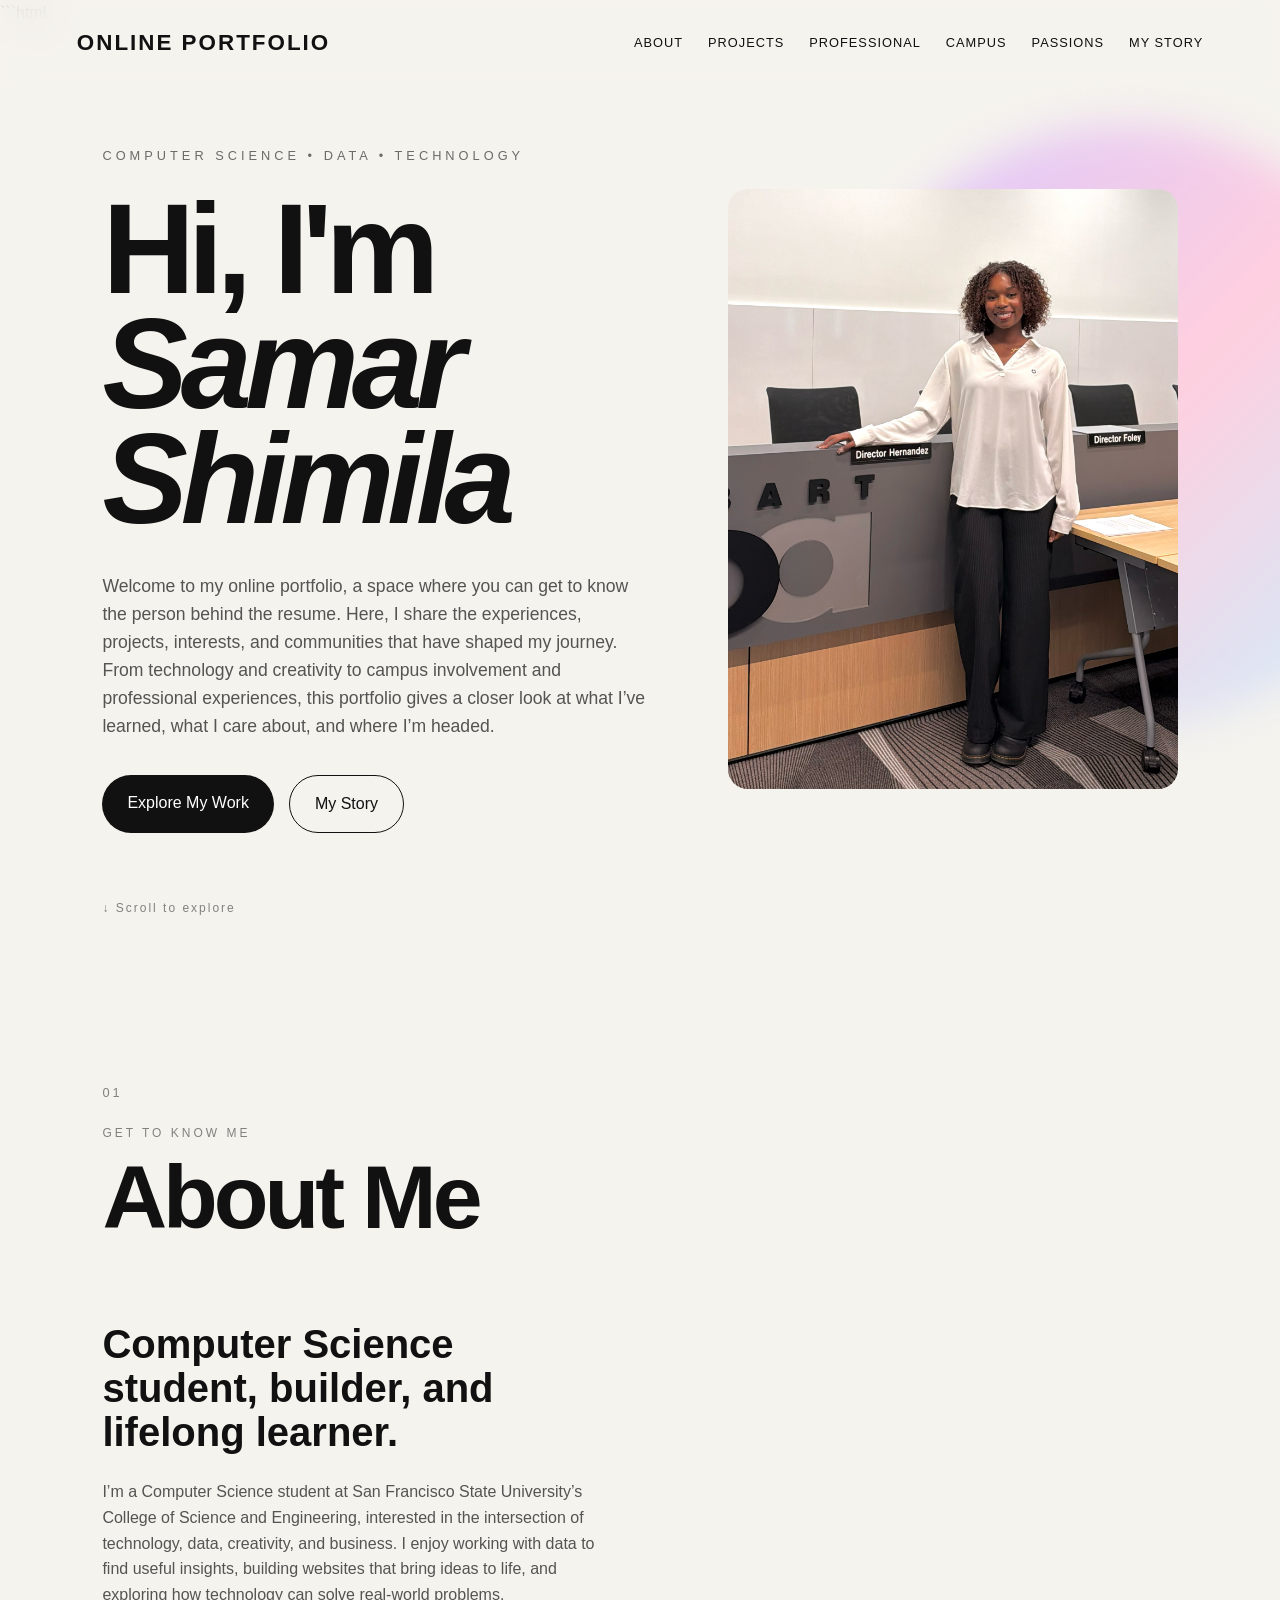
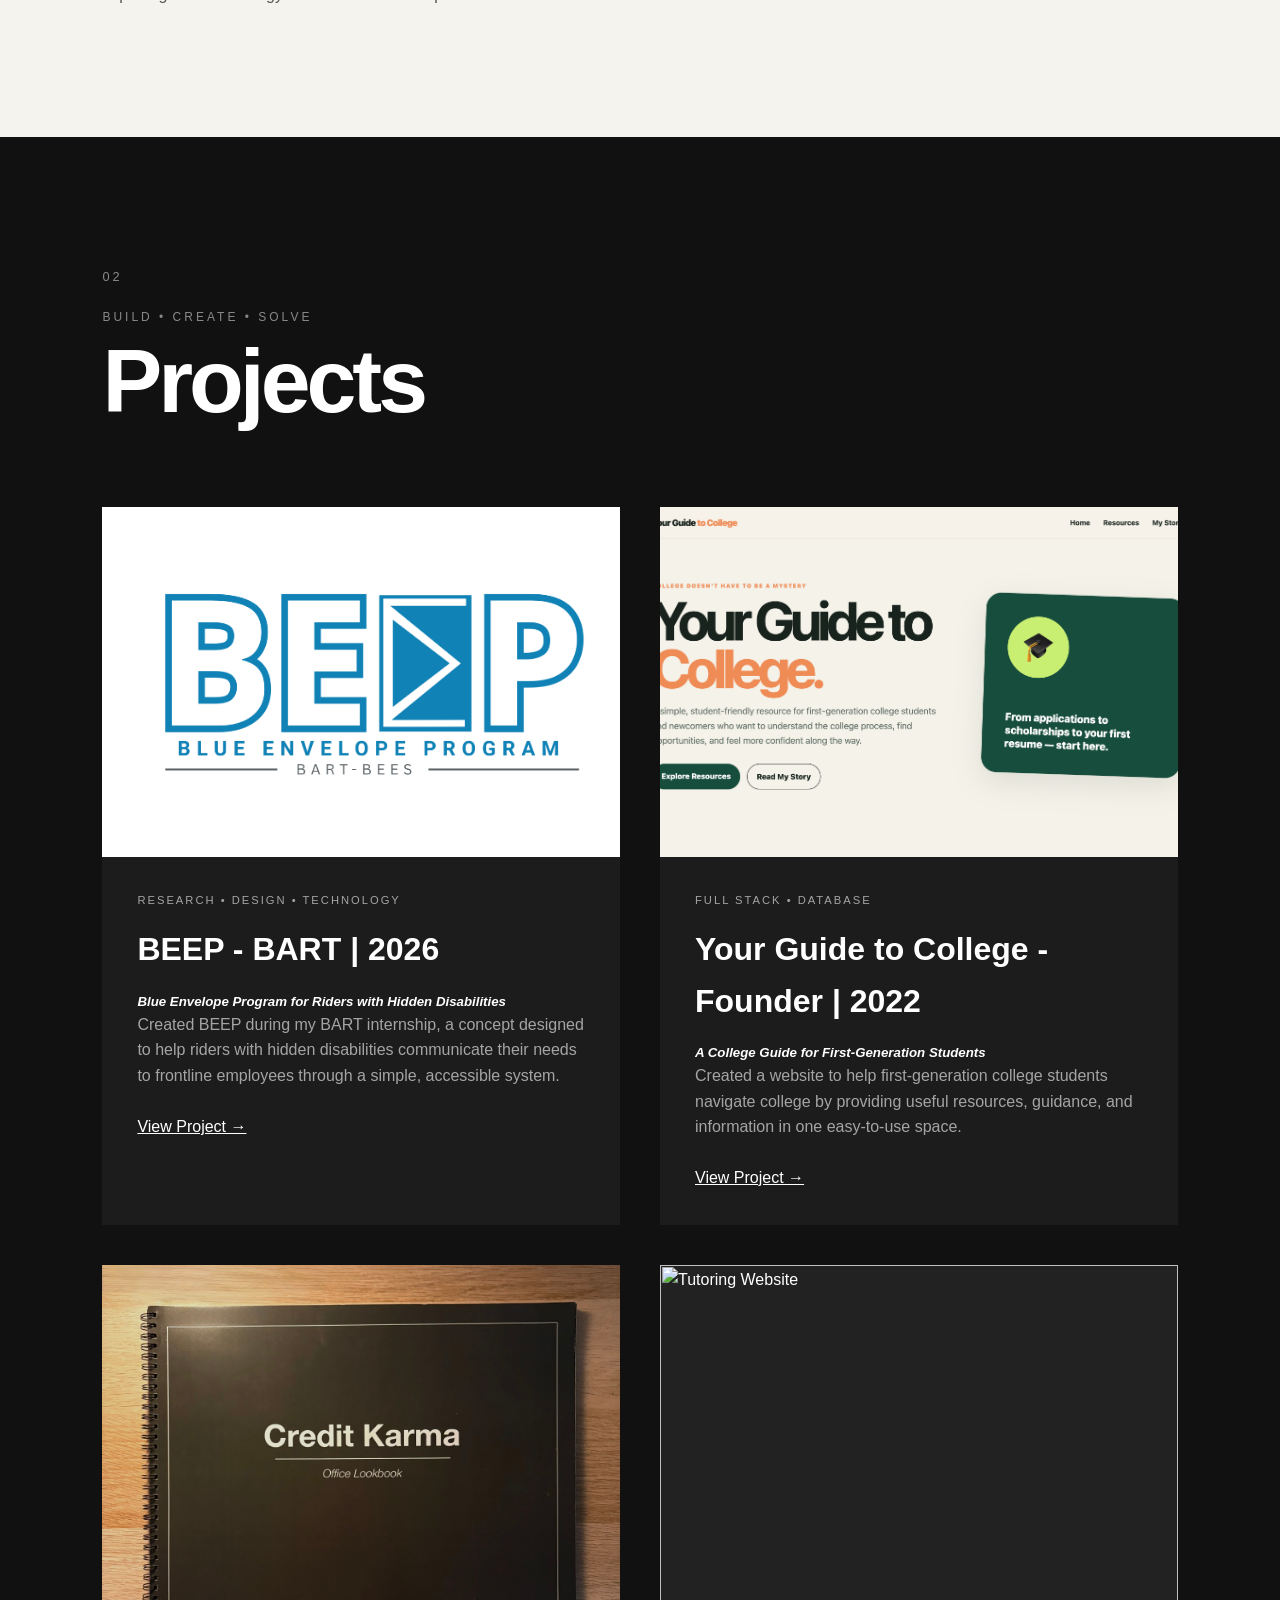
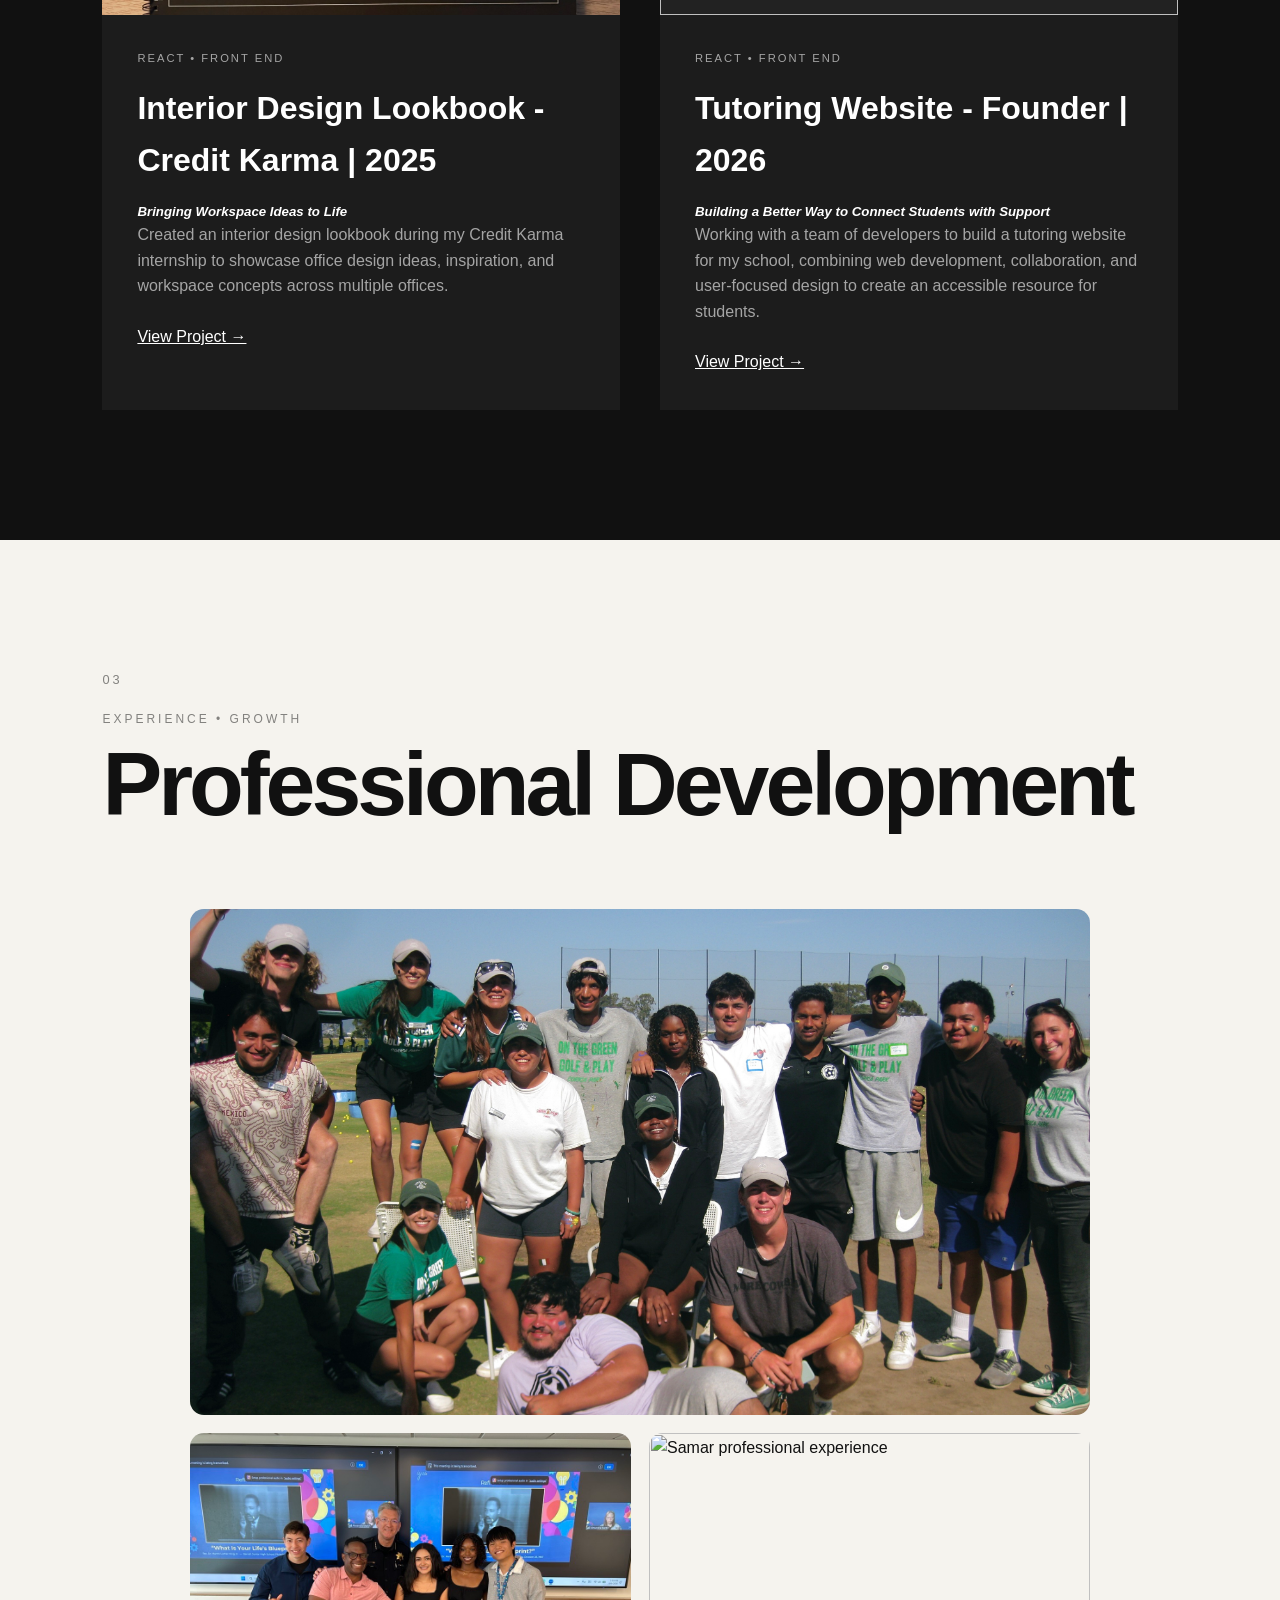
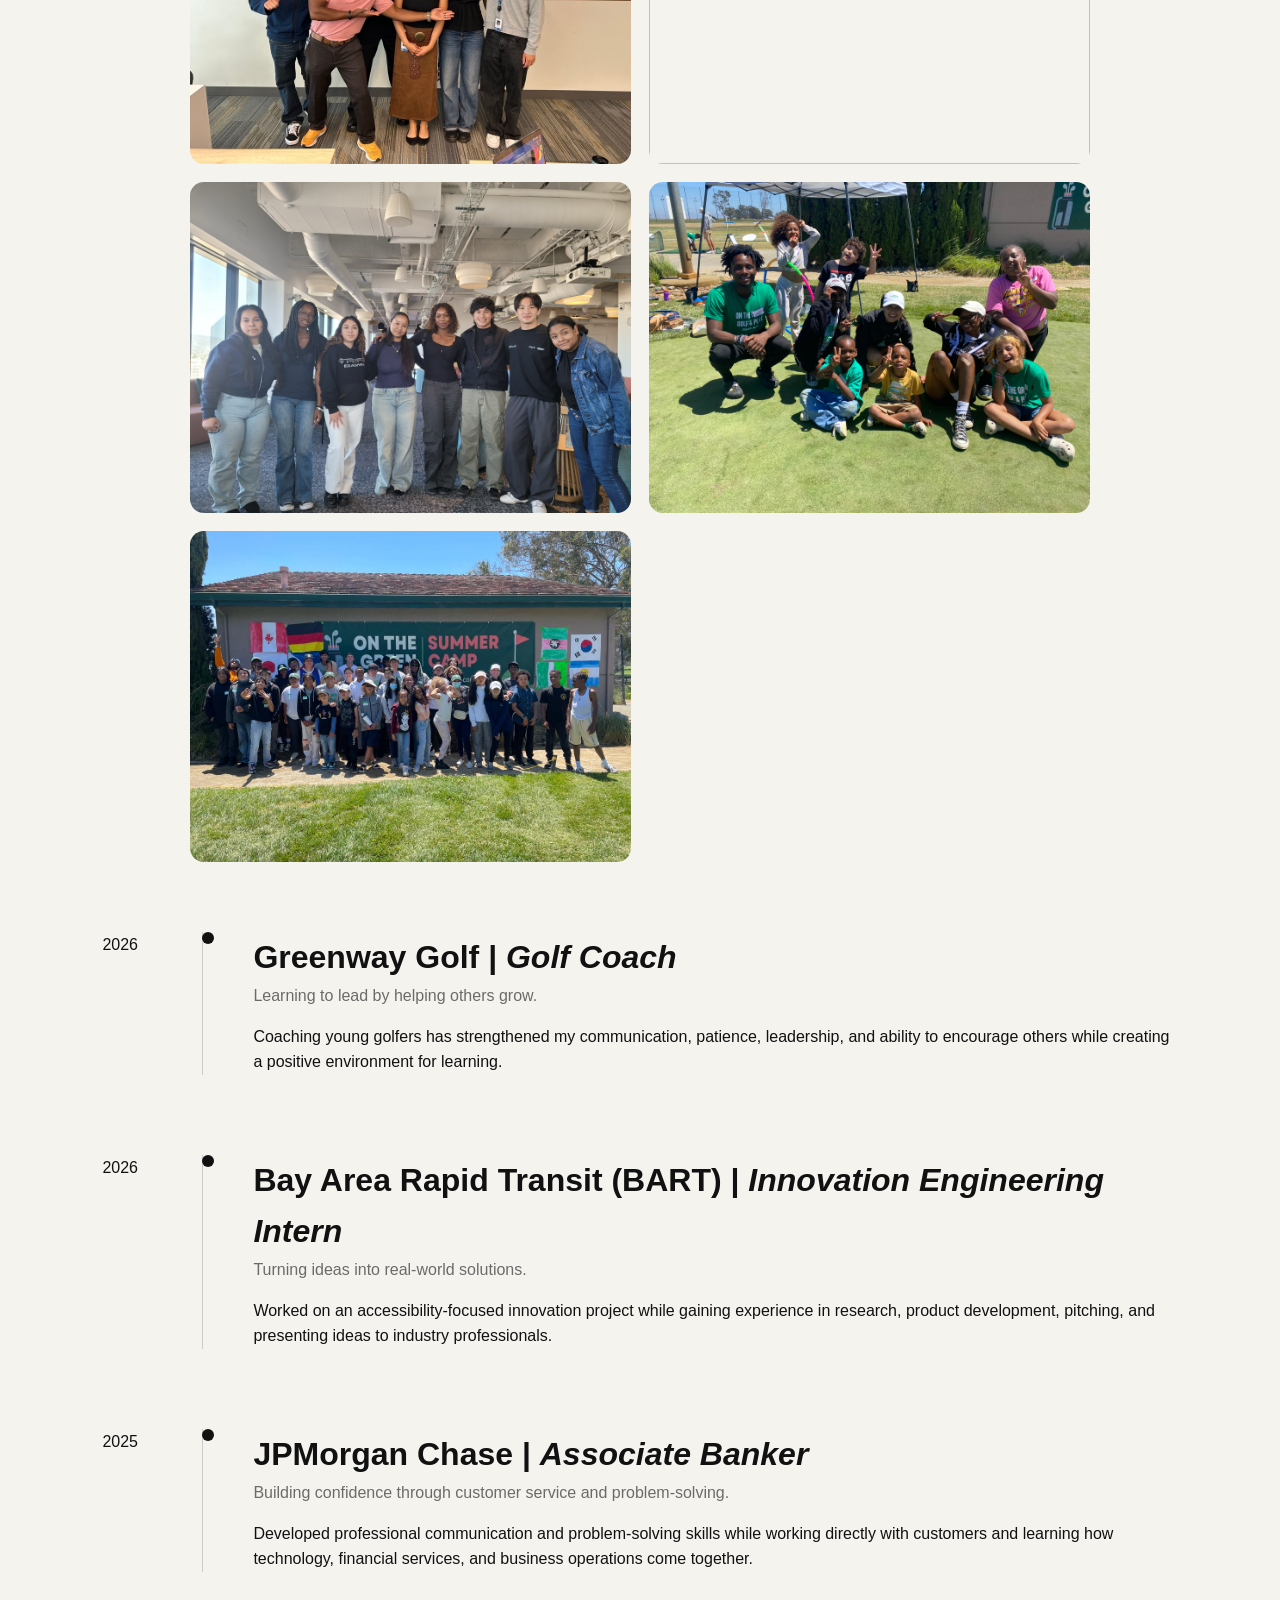
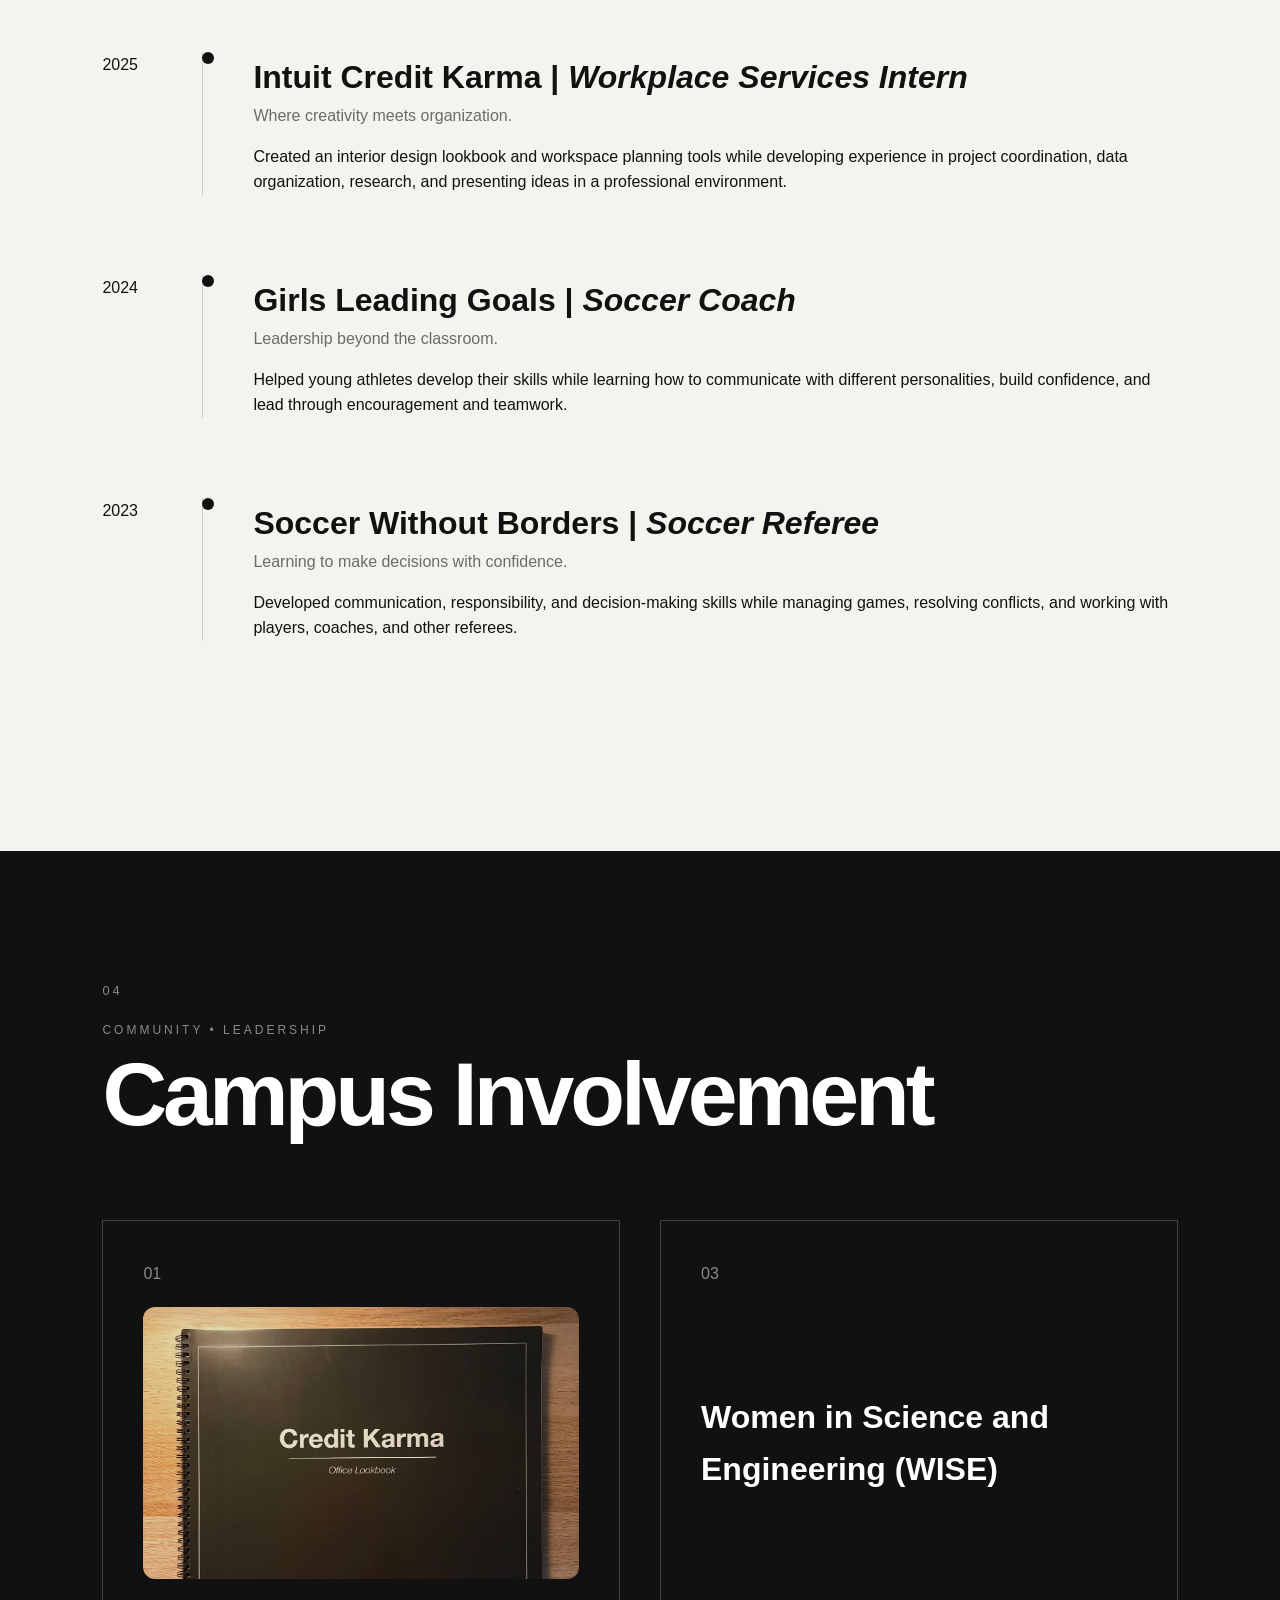
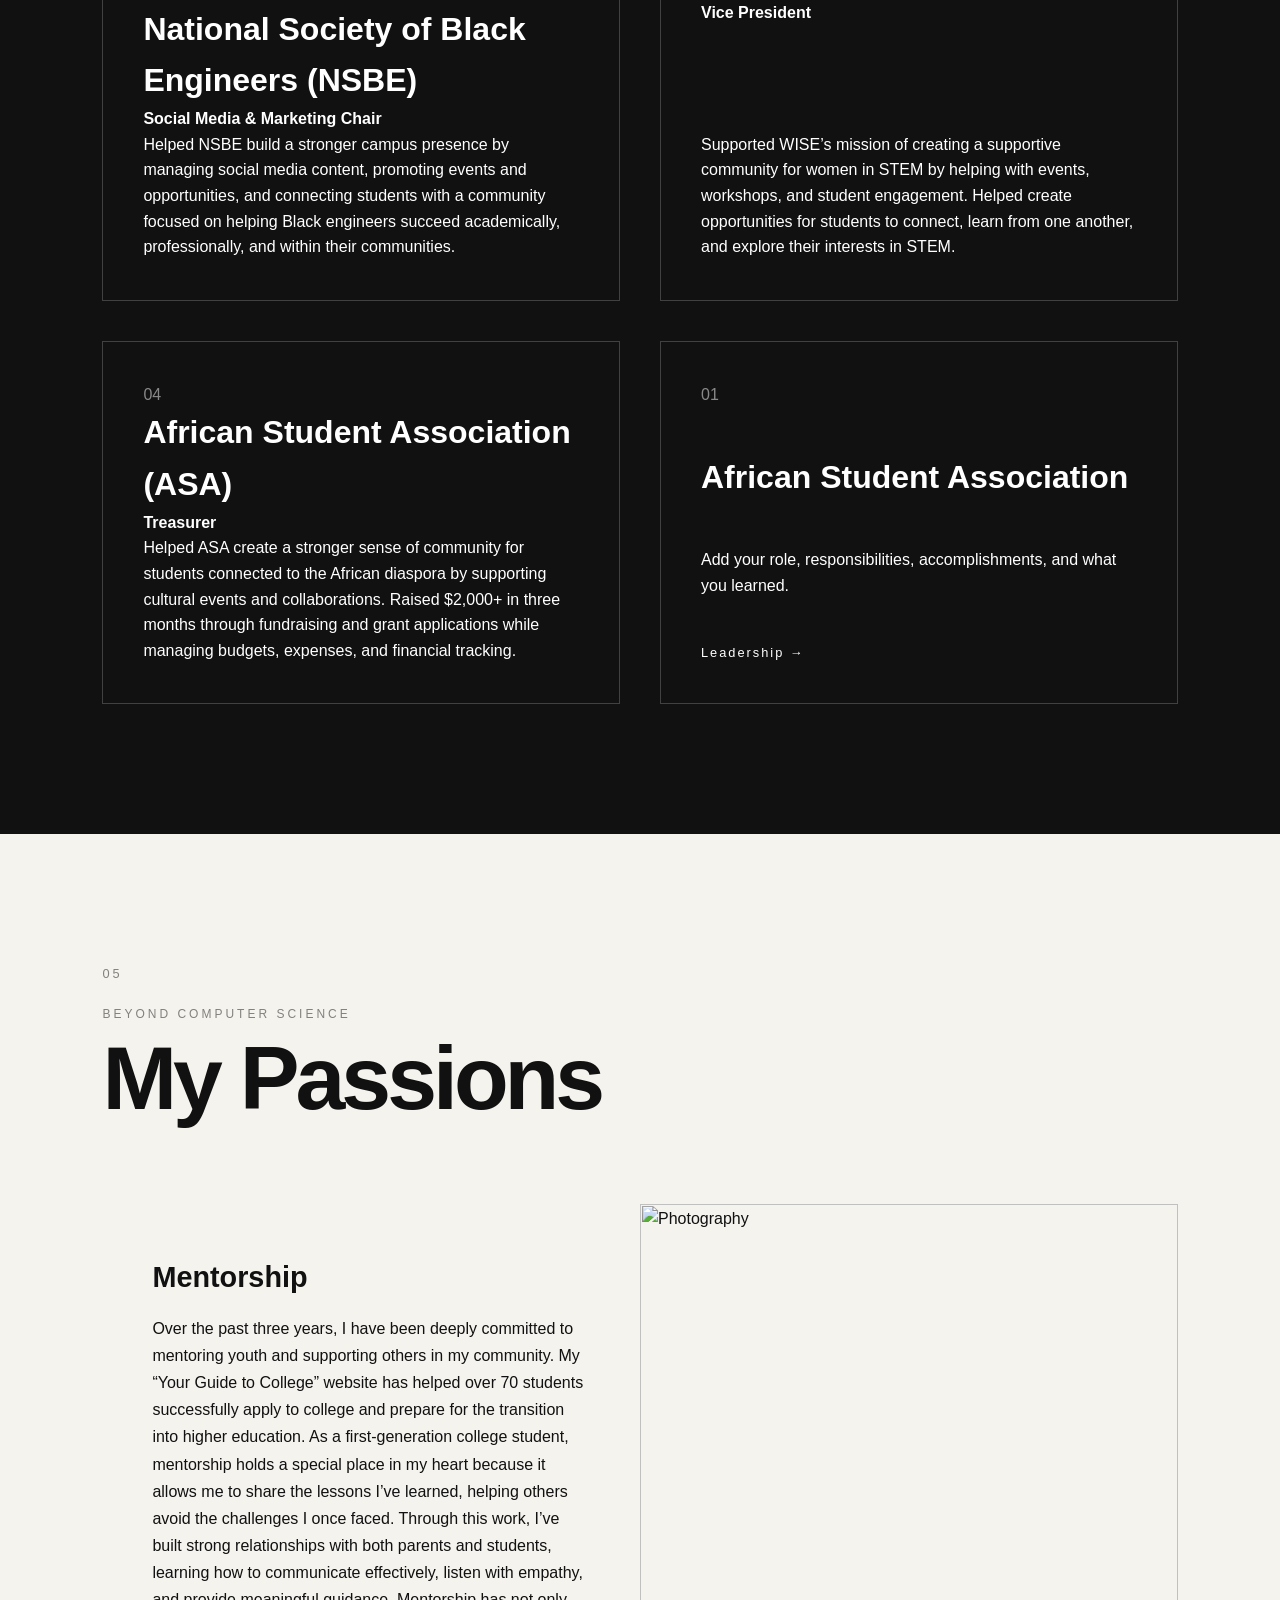
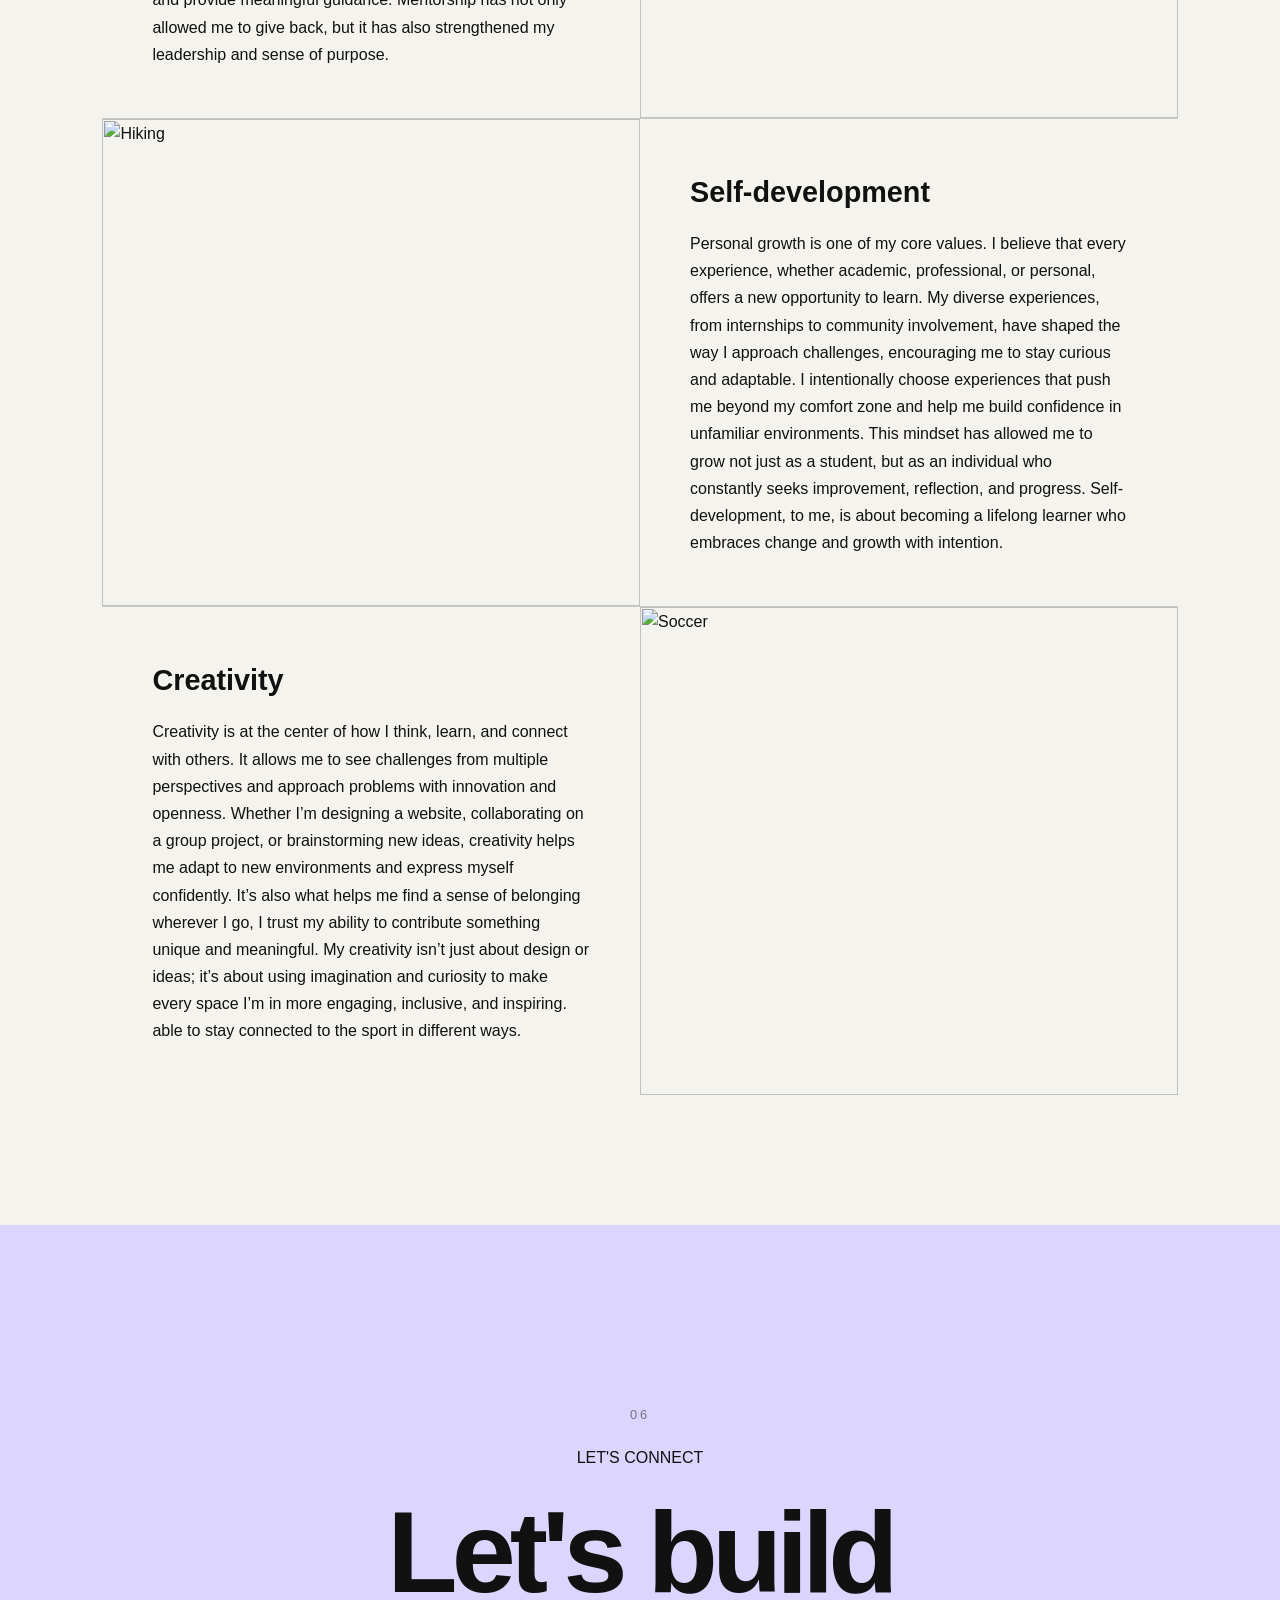
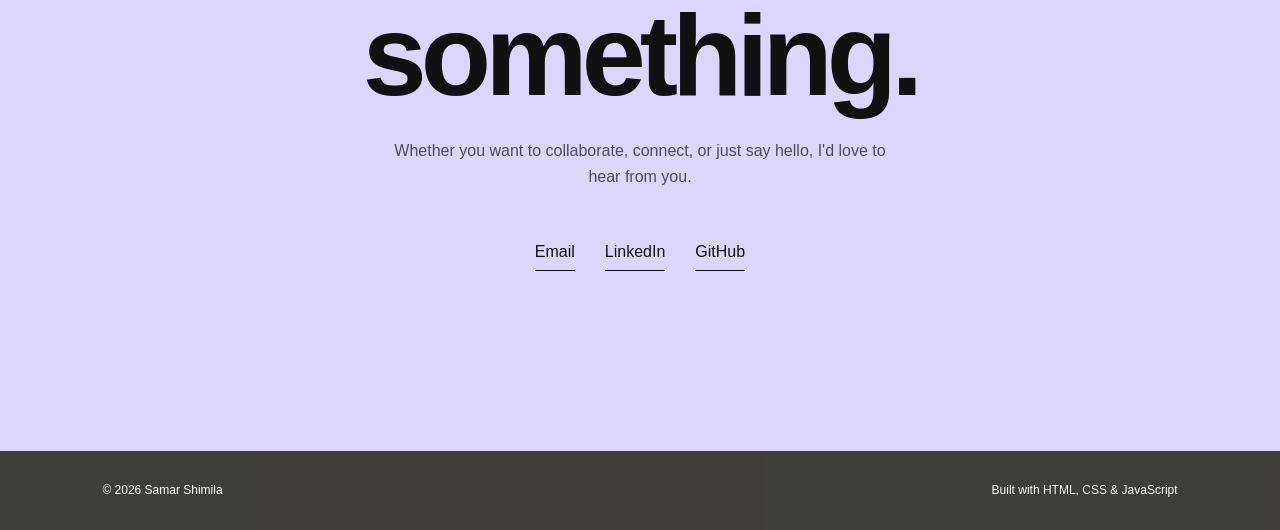
==== index.html @ fb3daedd "Layout" ====
```html
<!DOCTYPE html>
<html lang="en">

<head>
    <meta charset="UTF-8">
    <meta name="viewport" content="width=device-width, initial-scale=1.0">

    <title>Samar Shimila | Portfolio</title>

    <link rel="stylesheet" href="style.css">
</head>

<body>

    <!-- ================= NAVIGATION ================= -->

    <header class="navbar">

        <div class="logo">
            ONLINE PORTFOLIO
        </div>

        <nav>
            <a href="#about">About</a>
            <a href="#projects">Projects</a>
            <a href="#professional">Professional</a>
            <a href="#involvement">Campus</a>
            <a href="#passions">Passions</a>
            <a href="story.html">My Story</a>
        </nav>

    </header>


    <!-- ================= INTRO ================= -->

    <section class="hero">

        <div class="hero-background"></div>

        <div class="hero-content">

            <p class="small-text">
                COMPUTER SCIENCE • DATA • TECHNOLOGY
            </p>

            <h1>
                Hi, I'm <span>Samar Shimila</span>
            </h1>

            <p class="hero-description">
                Welcome to my online portfolio, a space where you can get to know the person behind the resume. 
                Here, I share the experiences, projects, interests, and communities that have shaped my journey. 
                From technology and creativity to campus involvement and professional experiences, this portfolio gives a closer look at what I’ve learned, what I care about, and where I’m headed.

            </p>

            <div class="hero-buttons">

                <a href="#projects" class="button">
                    Explore My Work
                </a>

                <a href="story.html" class="button secondary">
                    My Story
                </a>

            </div>

        </div>


        <!-- INTRO PHOTO -->

        <div class="hero-image">

            <img
                src="Images/header.png "
                alt="Samar Shimila"
                width="300" height=auto
            >

        </div>


        <div class="scroll-indicator">
            ↓ Scroll to explore
        </div>

    </section>


    <!-- ================= ABOUT ================= -->

    <section id="about" class="section">

        <div class="section-number">
            01
        </div>

        <div class="section-heading">

            <p>GET TO KNOW ME</p>

            <h2>About Me</h2>

        </div>


        <div class="about-container">

            <div class="about-text">

                <h3>
                    Computer Science student,
                    builder, and lifelong learner.
                </h3>

                <p>
                    I’m a Computer Science student at San Francisco State University’s College of Science and Engineering, interested in the intersection of technology, data, creativity, and business. 
                    I enjoy working with data to find useful insights, building websites that bring ideas to life, and exploring how technology can solve real-world problems.

                </p>



            </div>

        </div>

    </section>


    <!-- ================= PROJECTS ================= -->

    <section id="projects" class="section dark-section">

        <div class="section-number">
            02
        </div>

        <div class="section-heading">

            <p>BUILD • CREATE • SOLVE</p>

            <h2>Projects</h2>

        </div>


        <div class="project-grid">


            <!-- PROJECT 1 - BART-->

            <article class="project-card featured-project">

                <div class="project-image">

                    <img
                        src="Images/PROJECTS/BEEP.png"
                        alt="BART Blue Envelope Program"
                    >

                </div>

                <div class="project-info">

                    <p class="project-type">
                        RESEARCH • DESIGN • TECHNOLOGY
                    </p>

                    <h3> 
                        BEEP - BART | 2026
                    </h3>
                    <h5><em>Blue Envelope Program for Riders with Hidden Disabilities</em>
                    </h5>

                    <p>
                        Created BEEP during my BART internship, a concept designed to help riders with 
                        hidden disabilities communicate their needs to frontline employees through a simple, accessible system.

                    </p>

                    <a href="#">
                        View Project →
                    </a>

                </div>

            </article>




            <!-- PROJECT 2 -->

            <article class="project-card">

                <div class="project-image">

                    <img
                        src="Images/PROJECTS/YGTC.png"
                        alt="Your Guide to College"
                    >

                </div>

                <div class="project-info">

                    <p class="project-type">
                        FULL STACK • DATABASE
                    </p>

                    <h3> 
                        Your Guide to College - Founder | 2022
                    </h3>
                    <h5><em>A College Guide for First-Generation Students</em>
                    </h5>

                    <p>
                       Created a website to help first-generation college students navigate college 
                       by providing useful resources, guidance, and information in one easy-to-use space.
                    </p>

                    <a href="#">
                        View Project →
                    </a>

                </div>

            </article>


            <!-- PROJECT 3 -->

            <article class="project-card">

                <div class="project-image">

                    <img
                        src="Images/PROJECTS/CK.jpg"
                        alt="Interior Design Lookbook"
                    >

                </div>

                <div class="project-info">

                    <p class="project-type">
                        REACT • FRONT END
                    </p>
                    
                    <h3> 
                        Interior Design Lookbook - Credit Karma | 2025
                    </h3>
                    <h5><em>Bringing Workspace Ideas to Life</em>
                    </h5>

                    <p>
                        Created an interior design lookbook during my Credit Karma internship to 
                        showcase office design ideas, inspiration, and workspace concepts across multiple offices.

                    </p>

                    <a href="#">
                        View Project →
                    </a>

                </div>

            </article>


            <!-- PROJECT 4 -->

            <article class="project-card">

                <div class="project-image">

                    <img
                        src="images/project4.jpg"
                        alt="Tutoring Website"
                    >

                </div>

                <div class="project-info">

                    <p class="project-type">
                        REACT • FRONT END
                    </p>
                    <h3> 
                        Tutoring Website - Founder | 2026
                    </h3>
                    <h5><em>Building a Better Way to Connect Students with Support</em>
                    </h5>

                    <p>
                        Working with a team of developers to build a tutoring website for my school, 
                        combining web development, collaboration, and user-focused design to create an accessible resource for students.
                    </p>

                    <a href="#">
                        View Project →
                    </a>

                </div>

            </article>


        </div>

    </section>







    <!-- ================= PROFESSIONAL DEVELOPMENT ================= -->

    <section id="professional" class="section">

        <div class="section-number">
            03
        </div>

        <div class="section-heading">

            <p>EXPERIENCE • GROWTH</p>

            <h2>
                Professional Development
            </h2>

        </div>


        <div class="professional-container">


            <!-- PROFESSIONAL PHOTO -->

            <div class="professional-image">

                <img
                    src="Images/PRODEV/PD1.jpg"
                    alt="Samar professional experience"
                >
                <img
                    src="Images/PRODEV/PD2.png"
                    alt="Samar professional experience"
                >
                <img
                    src="Images/PRODEV/PD3.png"
                    alt="Samar professional experience"
                >
                <img
                    src="Images/PRODEV/PD4.png"
                    alt="Samar professional experience"
                >
                <img
                    src="Images/PRODEV/PD5.jpeg"
                    alt="Samar professional experience"
                >
                <img
                    src="Images/PRODEV/PD6.jpeg"
                    alt="Samar professional experience"
                >
                

            </div>


            <!-- TIMELINE -->

<!-- GOLF -->
                <div class="timeline-item">

                    <div class="timeline-date">
                        2026
                    </div>

                    <div class="timeline-dot"></div>

                    <div class="timeline-content">

                        <h3>
                            Greenway Golf | <em>Golf Coach</em>
                        </h3>

                        <h4>
                            Learning to lead by helping others grow.
                        </h4>

                        <p>
                            Coaching young golfers has strengthened my communication, patience, leadership, 
                            and ability to encourage others while creating a positive environment for learning.

                        </p>

                    </div>

                </div>


<!-- TIMELINE -->
                <div class="timeline-item">

                    <div class="timeline-date">
                        2026
                    </div>

                    <div class="timeline-dot"></div>

                    <div class="timeline-content">

                        <h3>
                            Bay Area Rapid Transit (BART) | <em>Innovation Engineering Intern</em>
                        </h3>

                        <h4>
                            Turning ideas into real-world solutions. 
                        </h4>

                        <p>
                            Worked on an accessibility-focused innovation project while gaining experience 
                            in research, product development, pitching, and presenting ideas to industry professionals.
                        </p>

                    </div>

                </div>


                <div class="timeline-item">

                    <div class="timeline-date">
                        2025
                    </div>

                    <div class="timeline-dot"></div>

                    <div class="timeline-content">

                        <h3>
                            JPMorgan Chase | <em>Associate Banker</em>
                        </h3>

                        <h4>
                            Building confidence through customer service and problem-solving.
                        </h4>

                        <p>
                            Developed professional communication and problem-solving skills while working directly with customers and learning how technology, 
                            financial services, and business operations come together.
                        </p>

                    </div>

                </div>


                <div class="timeline-item">

                    <div class="timeline-date">
                        2025
                    </div>

                    <div class="timeline-dot"></div>

                    <div class="timeline-content">

                        <h3>
                            Intuit Credit Karma | <em>Workplace Services Intern</em>
                        </h3>

                        <h4>
                            Where creativity meets organization.
                        </h4>

                        <p>
                            Created an interior design lookbook and workspace planning tools 
                            while developing experience in project coordination, data organization, 
                            research, and presenting ideas in a professional environment.
                        </p>

                    </div>

                </div>


                <div class="timeline-item">

                    <div class="timeline-date">
                        2024
                    </div>

                    <div class="timeline-dot"></div>

                    <div class="timeline-content">

                        <h3>
                            Girls Leading Goals | <em>Soccer Coach</em>
                        </h3>

                        <h4>
                            Leadership beyond the classroom.
                        </h4>

                        <p>
                            Helped young athletes develop their skills while learning how to 
                            communicate with different personalities, build confidence, 
                            and lead through encouragement and teamwork.

                        </p>

                    </div>

                </div>



                <div class="timeline-item">

                    <div class="timeline-date">
                        2023
                    </div>

                    <div class="timeline-dot"></div>

                    <div class="timeline-content">

                        <h3>
                            Soccer Without Borders | <em>Soccer Referee</em>
                        </h3>

                        <h4>
                            Learning to make decisions with confidence.
                        </h4>

                        <p>
                            Developed communication, responsibility, and decision-making skills 
                            while managing games, resolving conflicts, and working with players, 
                            coaches, and other referees.
                        </p>

                    </div>

                </div>


            </div>

        </div>

    </section>


    <!-- ================= CAMPUS INVOLVEMENT ================= -->

    <section id="involvement" class="section dark-section">

        <div class="section-number">
            04
        </div>

        <div class="section-heading">

            <p>COMMUNITY • LEADERSHIP</p>

            <h2>
                Campus Involvement
            </h2>

        </div>


        <div class = "project-grid">

            <article class="info-card">

                <span class="card-number">
                    01
                </span>

               <img
                        src="Images/PROJECTS/CK.jpg"
                        alt="Interior Design Lookbook"
                    >

                <h3>
                    National Society of Black Engineers (NSBE)
                </h3>

                <h4>Social Media & Marketing Chair</h4>

                <p>
                    Helped NSBE build a stronger campus presence by managing social media 
                    content, promoting events and opportunities, and connecting students 
                    with a community focused on helping Black engineers succeed academically, professionally, and within their communities. 

                </p>

               

            </article>


            <article class="info-card">

                        <span class="card-number">
                                03
                            </span>

                            <h3>
                                Women in Science and Engineering (WISE)
                            </h3>

                            <h4>
                                Vice President
                            </h4>

                            <p>
                                Supported WISE’s mission of creating a supportive community 
                                for women in STEM by helping with events, workshops, and student 
                                engagement. Helped create opportunities for students to connect, 
                                learn from one another, and explore their interests in STEM.
                            </p>


            </article>


            <article class="info-card">

                <span class="card-number">
                    04
                </span>

                <h3>
                    African Student Association (ASA)
                </h3>

                <h4>Treasurer</h4>

                <p>
                    Helped ASA create a stronger sense of community for students connected to 
                    the African diaspora by supporting cultural events and collaborations. 
                    Raised $2,000+ in three months through fundraising and grant applications 
                    while managing budgets, expenses, and financial tracking.

                </p>


            </article>



            <article class="info-card">

                <span class="card-number">
                    01
                </span>

                <h3>
                    African Student Association
                </h3>

                <p>
                    Add your role, responsibilities,
                    accomplishments, and what you learned.
                </p>

                <span class="card-link">
                    Leadership →
                </span>

            </article>



        

        </div>

    </section>


    <!-- ================= PASSIONS ================= -->

    <section id="passions" class="section">

    <div class="section-number">
        05
    </div>

    <div class="section-heading">
        <p>BEYOND COMPUTER SCIENCE</p>

        <h2>
            My Passions
        </h2>
    </div>


    <div class="passion-grid">

        <!-- Mentorship -->
        <div class="passion">

            
            <div class="passion-content">
                <h3>Mentorship</h3>

                <p>
                    Over the past three years, I have been deeply committed to mentoring youth 
                    and supporting others in my community. My “Your Guide to College” 
                    website has helped over 70 students successfully apply to college and 
                    prepare for the transition into higher education. As a first-generation 
                    college student, mentorship holds a special place in my heart because it allows 
                    me to share the lessons I’ve learned, helping others avoid the challenges I once faced. 
                    Through this work, I’ve built strong relationships with both parents and students, learning 
                    how to communicate effectively, listen with empathy, and provide meaningful guidance. Mentorship 
                    has not only allowed me to give back, but it has also strengthened my leadership and sense of purpose.

                </p>
            </div>

            <img src="images/photography.jpg" alt="Photography">

        </div>


        <!-- Self-development -->
        <div class="passion">

            <img src="images/hiking.jpg" alt="Hiking">

            <div class="passion-content">
                <h3>Self-development
</h3>

                <p>
                    Personal growth is one of my core values. I believe that every experience, 
                    whether academic, professional, or personal, offers a new opportunity to learn. 
                    My diverse experiences, from internships to community involvement, have shaped 
                    the way I approach challenges, encouraging me to stay curious and adaptable. 
                    I intentionally choose experiences that push me beyond my comfort zone and help me 
                    build confidence in unfamiliar environments. This mindset has allowed me to grow not 
                    just as a student, but as an individual who constantly seeks improvement, reflection, and 
                    progress. Self-development, to me, is about becoming a lifelong learner who embraces 
                    change and growth with intention.
                </p>
            </div>

        </div>


        <!-- Creativity -->
        <div class="passion">



            <div class="passion-content">
                <h3>Creativity</h3>

                <p>
                    Creativity is at the center of how I think, learn, and connect with others. 
                    It allows me to see challenges from multiple perspectives and approach problems with innovation and 
                    openness. Whether I’m designing a website, collaborating on a group project, or brainstorming new ideas, 
                    creativity helps me adapt to new environments and express myself confidently. It’s also what helps me find 
                    a sense of belonging wherever I go, I trust my ability to contribute something unique and meaningful. 
                    My creativity isn’t just about design or ideas; it’s about using imagination and curiosity to make every space 
                    I’m in more engaging, inclusive, and inspiring.

                    able to stay connected to the sport in different ways.
                </p>
            </div>

            <img src="images/soccer.jpg" alt="Soccer">

        </div>



    </div>

</section>

    <!-- ================= CONTACT ================= -->

    <section id="contact" class="contact-section">

        <p class="section-number">
            06
        </p>

        <p>
            LET'S CONNECT
        </p>

        <h2>
            Let's build something.
        </h2>

        <p class="contact-description">
            Whether you want to collaborate, connect,
            or just say hello, I'd love to hear from you.
        </p>


        <div class="contact-links">

            <a href="mailto:your-email@example.com">
                Email
            </a>

            <a
                href="#"
                target="_blank"
            >
                LinkedIn
            </a>

            <a
                href="#"
                target="_blank"
            >
                GitHub
            </a>

        </div>

    </section>


    <!-- ================= FOOTER ================= -->

    <footer>

        <p>
            © 2026 Samar Shimila
        </p>

        <p>
            Built with HTML, CSS & JavaScript
        </p>

    </footer>


    <script src="script.js"></script>

</body>

</html>
---- style.css ----
/* ================= GENERAL ================= */

* {
    margin: 0;
    padding: 0;
    box-sizing: border-box;
}

html {
    scroll-behavior: smooth;
}

body {
    font-family: Arial, Helvetica, sans-serif;
    background: #f5f3ee;
    color: #111;
    line-height: 1.6;
}

a {
    color: inherit;
    text-decoration: none;
}


/* ================= NAVBAR ================= */

.navbar {
    position: fixed;
    top: 0;
    left: 0;

    width: 100%;

    display: flex;
    justify-content: space-between;
    align-items: center;

    padding: 25px 6%;

    z-index: 1000;

    background: rgba(245, 243, 238, 0.85);

    backdrop-filter: blur(15px);
}

.logo {
    font-size: 1.4rem;
    font-weight: 800;
    letter-spacing: 2px;
}

.navbar nav {
    display: flex;
    gap: 25px;
}

.navbar nav a {
    font-size: 0.8rem;
    text-transform: uppercase;
    letter-spacing: 1px;

    transition: 0.3s;
}

.navbar nav a:hover {
    opacity: 0.5;
}


/* ================= HERO ================= */

.hero {
    min-height: 100vh;

    position: relative;

    display: flex;
    align-items: center;

    padding: 120px 8%;

    overflow: hidden;
}

.hero-background {
    position: absolute;
    z-index: -1;

    width: 600px;
    height: 600px;

    right: -150px;
    top: 100px;

    border-radius: 50%;

    background: linear-gradient(
        135deg,
        #d7c7ff,
        #ffcfdf,
        #c9f0ff
    );

    filter: blur(20px);

    animation: floating 8s ease-in-out infinite;
}

@keyframes floating {

    0% {
        transform: translateY(0) rotate(0deg);
    }

    50% {
        transform: translateY(-40px) rotate(10deg);
    }

    100% {
        transform: translateY(0) rotate(0deg);
    }

}

.hero-content {
    position: relative;

    max-width: 850px;

    z-index: 2;
}

.small-text {
    font-size: 0.8rem;

    letter-spacing: 4px;

    margin-bottom: 25px;

    opacity: 0.6;
}

.hero h1 {
    font-size: clamp(4rem, 10vw, 9rem);

    line-height: 0.9;

    letter-spacing: -7px;
}

.hero h1 span {
    font-style: italic;
}

.hero-description {
    max-width: 550px;

    margin-top: 35px;

    font-size: 1.1rem;

    opacity: 0.7;
}

.hero-buttons {
    display: flex;

    gap: 15px;

    margin-top: 35px;
}

.button {
    padding: 15px 25px;

    background: #111;

    color: white;

    border-radius: 50px;

    transition: 0.3s;
}

.button:hover {
    transform: translateY(-4px);
}

.button.secondary {
    background: transparent;

    color: #111;

    border: 1px solid #111;
}

.scroll-indicator {
    position: absolute;

    bottom: 35px;
    left: 8%;

    font-size: 0.75rem;

    letter-spacing: 2px;

    opacity: 0.5;
}


/* ================= SECTIONS ================= */

.section {
    padding: 130px 8%;
}

.dark-section {
    background: #111;
    color: white;
}

.section-number {
    font-size: 0.8rem;

    letter-spacing: 3px;

    opacity: 0.5;

    margin-bottom: 20px;
}

.section-heading p {
    font-size: 0.75rem;

    letter-spacing: 3px;

    opacity: 0.5;
}

.section-heading h2 {
    font-size: clamp(3rem, 7vw, 7rem);

    line-height: 1;

    letter-spacing: -4px;

    margin-top: 10px;

    margin-bottom: 80px;
}


/* ================= ABOUT ================= */

.about-container {
    display: grid;

    grid-template-columns: 1fr 1fr;

    gap: 80px;

    align-items: center;
}

.about-image img {
    width: 100%;

    aspect-ratio: 4 / 5;

    object-fit: cover;

    border-radius: 5px;
}

.about-text h3 {
    font-size: 2.5rem;

    line-height: 1.1;

    margin-bottom: 25px;
}

.about-text p {
    opacity: 0.7;

    max-width: 550px;
}

.stats {
    display: flex;

    gap: 40px;

    margin-top: 50px;
}

.stat {
    display: flex;

    flex-direction: column;
}

.stat strong {
    font-size: 2rem;
}

.stat span {
    font-size: 0.8rem;

    opacity: 0.5;
}


/* ================= CARDS ================= */

.card-grid {
    display: grid;

    grid-template-columns: repeat(3, 1fr);

    gap: 20px;
}

.info-card {
    border: 1px solid rgba(255,255,255,0.2);

    padding: 40px;

    min-height: 350px;

    display: flex;

    flex-direction: column;

    justify-content: space-between;

    transition: 0.4s;
}

.info-card:hover {
    transform: translateY(-10px);

    background: white;

    color: #111;
}

.card-number {
    opacity: 0.5;
}

.info-card h3 {
    font-size: 2rem;
}

.card-link {
    font-size: 0.8rem;

    letter-spacing: 2px;
}


/* ================= TIMELINE ================= */

.timeline {
    max-width: 900px;

    margin: auto;
}

.timeline-item {
    display: grid;

    grid-template-columns: 100px 1fr;

    position: relative;

    padding-bottom: 80px;
}

.timeline-dot {
    position: absolute;

    left: 100px;

    width: 12px;
    height: 12px;

    border-radius: 50%;

    background: #111;
}

.timeline-content {
    border-left: 1px solid #ccc;

    padding-left: 50px;
}

.timeline-content h3 {
    font-size: 2rem;
}

.timeline-content h4 {
    font-weight: normal;

    opacity: 0.6;

    margin-bottom: 15px;
}


/* ================= PROJECTS ================= */

.project-grid {
    display: grid;

    grid-template-columns: repeat(2, 1fr);

    gap: 40px;
}

.project-card {
    background: #1c1c1c;

    overflow: hidden;

    transition: 0.4s;
}

.project-card:hover {
    transform: translateY(-10px);
}

.project-image {
    height: 350px;

    overflow: hidden;
}

.project-image img {
    width: 100%;
    height: 100%;

    object-fit: cover;

    transition: 0.6s;
}

.project-card:hover img {
    transform: scale(1.08);
}

.project-info {
    padding: 35px;
}

.project-type {
    font-size: 0.7rem;

    letter-spacing: 2px;

    opacity: 0.5;

    margin-bottom: 15px;
}

.project-info h3 {
    font-size: 2rem;

    margin-bottom: 15px;
}

.project-info p {
    opacity: 0.6;
}

.project-info a {
    display: inline-block;

    margin-top: 25px;

    text-decoration: underline;
}


/* ================= PASSIONS ================= */

.passion-grid {
    display: flex;
    flex-direction: column;
    gap: 1px;
    background: #ccc;
}

.passion {
    display: grid;
    grid-template-columns: 50% 50%;
    align-items: center;

    background: #f5f3ee;
    min-height: 300px;

    transition: 0.4s;
}

.passion:hover {
    background: #111;
    color: white;
}

.passion img {
    width: 100%;
    height: 300px;
    object-fit: cover;
    display: block;
}

.passion-content {
    padding: 50px;
}

.passion h3 {
    font-size: 1.8rem;
    margin-bottom: 15px;
}

.passion p {
    font-size: 1rem;
    line-height: 1.7;
    max-width: 600px;
}

/* ================= GROWTH ================= */

.growth-grid {
    display: grid;

    grid-template-columns: repeat(3, 1fr);

    gap: 20px;
}

.growth-card {
    padding: 50px;

    border: 1px solid rgba(255,255,255,0.2);

    min-height: 300px;
}

.growth-card span {
    opacity: 0.5;
}

.growth-card h3 {
    font-size: 2rem;

    margin-top: 80px;

    margin-bottom: 15px;
}


/* ================= CONTACT ================= */

.contact-section {
    padding: 180px 8%;

    text-align: center;

    background: #dcd6ff;
}

.contact-section h2 {
    font-size: clamp(4rem, 9vw, 9rem);

    line-height: 0.9;

    letter-spacing: -6px;

    margin: 30px auto;

    max-width: 1100px;
}

.contact-description {
    max-width: 500px;

    margin: auto;

    opacity: 0.7;
}

.contact-links {
    display: flex;

    justify-content: center;

    gap: 30px;

    margin-top: 50px;
}

.contact-links a {
    border-bottom: 1px solid #111;

    padding-bottom: 5px;
}


/* ================= FOOTER ================= */

footer {
    background: #111;

    color: white;

    padding: 30px 8%;

    display: flex;

    justify-content: space-between;

    font-size: 0.75rem;

    opacity: 0.8;
}


/* ================= MOBILE ================= */

@media (max-width: 800px) {

    .navbar nav {
        display: none;
    }

    .hero h1 {
        letter-spacing: -4px;
    }

    .about-container {
        grid-template-columns: 1fr;
    }

    .card-grid,
    .project-grid,
    .growth-grid {
        grid-template-columns: 1fr;
    }

    .passion-grid {
        grid-template-columns: repeat(2, 1fr);
    }

    .stats {
        flex-direction: column;

        gap: 20px;
    }

    .timeline-item {
        grid-template-columns: 50px 1fr;
    }

    .timeline-dot {
        left: 50px;
    }

    .timeline-content {
        padding-left: 30px;
    }

    .contact-section h2 {
        letter-spacing: -3px;
    }

    footer {
        flex-direction: column;

        gap: 10px;
    }

}



.section {
    opacity: 0;
    transform: translateY(40px);

    transition:
        opacity 0.8s ease,
        transform 0.8s ease;
}

.section.show {
    opacity: 1;
    transform: translateY(0);
}


/* ================= STORY PAGE ================= */

.story-hero {
    min-height: 75vh;

    display: flex;

    flex-direction: column;

    justify-content: center;

    padding: 150px 8% 100px;

    background: #dcd6ff;
}

.story-hero h1 {
    font-size: clamp(5rem, 12vw, 12rem);

    line-height: 0.85;

    letter-spacing: -8px;

    margin: 25px 0;
}

.story-hero h1 span {
    font-style: italic;
}

.story-hero p:last-child {
    max-width: 500px;

    font-size: 1.2rem;

    opacity: 0.7;
}


/* STORY CONTENT */

.story-container {
    max-width: 900px;

    margin: auto;

    padding: 120px 8%;
}

.story-section {
    padding-bottom: 150px;
}

.story-number {
    font-size: 0.8rem;

    letter-spacing: 3px;

    opacity: 0.5;

    margin-bottom: 20px;
}

.story-section h2 {
    font-size: clamp(3rem, 7vw, 6rem);

    line-height: 0.95;

    letter-spacing: -4px;

    margin-bottom: 35px;
}

.story-section p:last-child {
    max-width: 650px;

    font-size: 1.15rem;

    line-height: 1.9;

    opacity: 0.7;
}


/* STORY END */

.story-end {
    text-align: center;

    padding: 150px 8%;

    background: #111;

    color: white;
}

.story-end h2 {
    font-size: clamp(3rem, 7vw, 7rem);

    letter-spacing: -4px;

    margin-bottom: 40px;
}


/* STORY MOBILE */

@media (max-width: 800px) {

    .story-hero h1 {
        letter-spacing: -4px;
    }

    .story-section h2 {
        letter-spacing: -3px;
    }

}

/* ================= RESPONSIVE IMAGES ================= */

/* Prevent images from overflowing their containers */
img {
    max-width: 100%;
    height: auto;
    display: block;
}


/* ================= HERO IMAGE ================= */

.hero-image {
    width: min(38vw, 450px);
    flex-shrink: 0;
}

.hero-image img {
    width: 100%;
    height: auto;
    max-height: 650px;
    object-fit: contain;
    border-radius: 20px;
}


/* ================= ABOUT IMAGE ================= */

.about-image {
    width: 100%;
}

.about-image img {
    width: 100%;
    aspect-ratio: 4 / 5;
    object-fit: cover;
    border-radius: 16px;
}


/* ================= PROJECT IMAGES ================= */

.project-image {
    width: 100%;
    aspect-ratio: 16 / 10;
    overflow: hidden;
    background: #222;
}

.project-image img {
    width: 100%;
    height: 100%;
    object-fit: cover;
    object-position: center;
    transition: transform 0.6s ease;
}

.project-card:hover .project-image img {
    transform: scale(1.05);
}


/* ================= PROFESSIONAL DEVELOPMENT PHOTOS ================= */

.professional-image {
    display: grid;
    grid-template-columns: repeat(2, 1fr);
    gap: 16px;
    width: 100%;
    max-width: 650px;
    margin: 0 auto 70px;
}

.professional-image img {
    width: 100%;
    aspect-ratio: 4 / 3;
    object-fit: cover;
    border-radius: 14px;
    transition: transform 0.3s ease;
}

.professional-image img:hover {
    transform: scale(1.02);
}


/* Make the first photo larger */
.professional-image img:first-child {
    grid-column: span 2;
    aspect-ratio: 16 / 9;
}


/* ================= CAMPUS INVOLVEMENT IMAGES ================= */

.info-card img {
    width: 100%;
    aspect-ratio: 16 / 10;
    object-fit: cover;
    border-radius: 12px;
    margin: 20px 0 25px;
}


/* ================= PASSION IMAGES ================= */

.passion img {
    width: 100%;
    height: 100%;
    min-height: 320px;
    object-fit: cover;
    display: block;
}

.passion {
    overflow: hidden;
}

.passion img {
    transition: transform 0.5s ease;
}

.passion:hover img {
    transform: scale(1.03);
}


/* ================= MOBILE IMAGES ================= */

@media (max-width: 800px) {

    /* Hero */
    .hero {
        flex-direction: column;
        align-items: flex-start;
        padding: 120px 6% 80px;
    }

    .hero-image {
        width: 100%;
        max-width: 400px;
        margin: 40px auto 0;
    }

    .hero-image img {
        width: 100%;
        max-height: 500px;
    }


    /* Projects */
    .project-image {
        aspect-ratio: 16 / 10;
    }


    /* Professional photos */
    .professional-image {
        grid-template-columns: 1fr 1fr;
        gap: 10px;
        margin-bottom: 50px;
    }

    .professional-image img {
        aspect-ratio: 1 / 1;
        border-radius: 10px;
    }



    /* Campus images */
    .info-card img {
        aspect-ratio: 16 / 10;
    }


    /* Passions */
    .passion {
        grid-template-columns: 1fr !important;
    }

    .passion img {
        min-height: 250px;
        max-height: 350px;
        order: 1;
    }

    .passion-content {
        order: 2;
        padding: 30px 25px;
    }
}


/* ================= SMALL PHONES ================= */

@media (max-width: 480px) {

    .hero-image {
        max-width: 100%;
    }

    .project-image {
        aspect-ratio: 4 / 3;
    }

    .professional-image {
        gap: 8px;
    }

    .professional-image img {
        border-radius: 8px;
    }

    .professional-image img:first-child {
        aspect-ratio: 4 / 3;
    }

    .passion img {
        min-height: 220px;
        max-height: 300px;
    }

    .info-card img {
        aspect-ratio: 4 / 3;
    }
}

/* ================= PROFESSIONAL PHOTO GRID ================= */

.professional-image {
    display: grid;
    grid-template-columns: repeat(2, 1fr);
    gap: 18px;
    width: 100%;
    max-width: 900px;
    margin: 0 auto 70px;
}

.professional-image img {
    width: 100%;
    aspect-ratio: 4 / 3;
    height: auto;
    object-fit: cover;
    border-radius: 14px;
    display: block;
}


/* ================= MOBILE ================= */

@media (max-width: 800px) {

    .professional-image {
        grid-template-columns: repeat(2, 1fr);
        gap: 10px;
        width: 100%;
    }

    .professional-image img {
        aspect-ratio: 1 / 1;
        border-radius: 10px;
    }

}
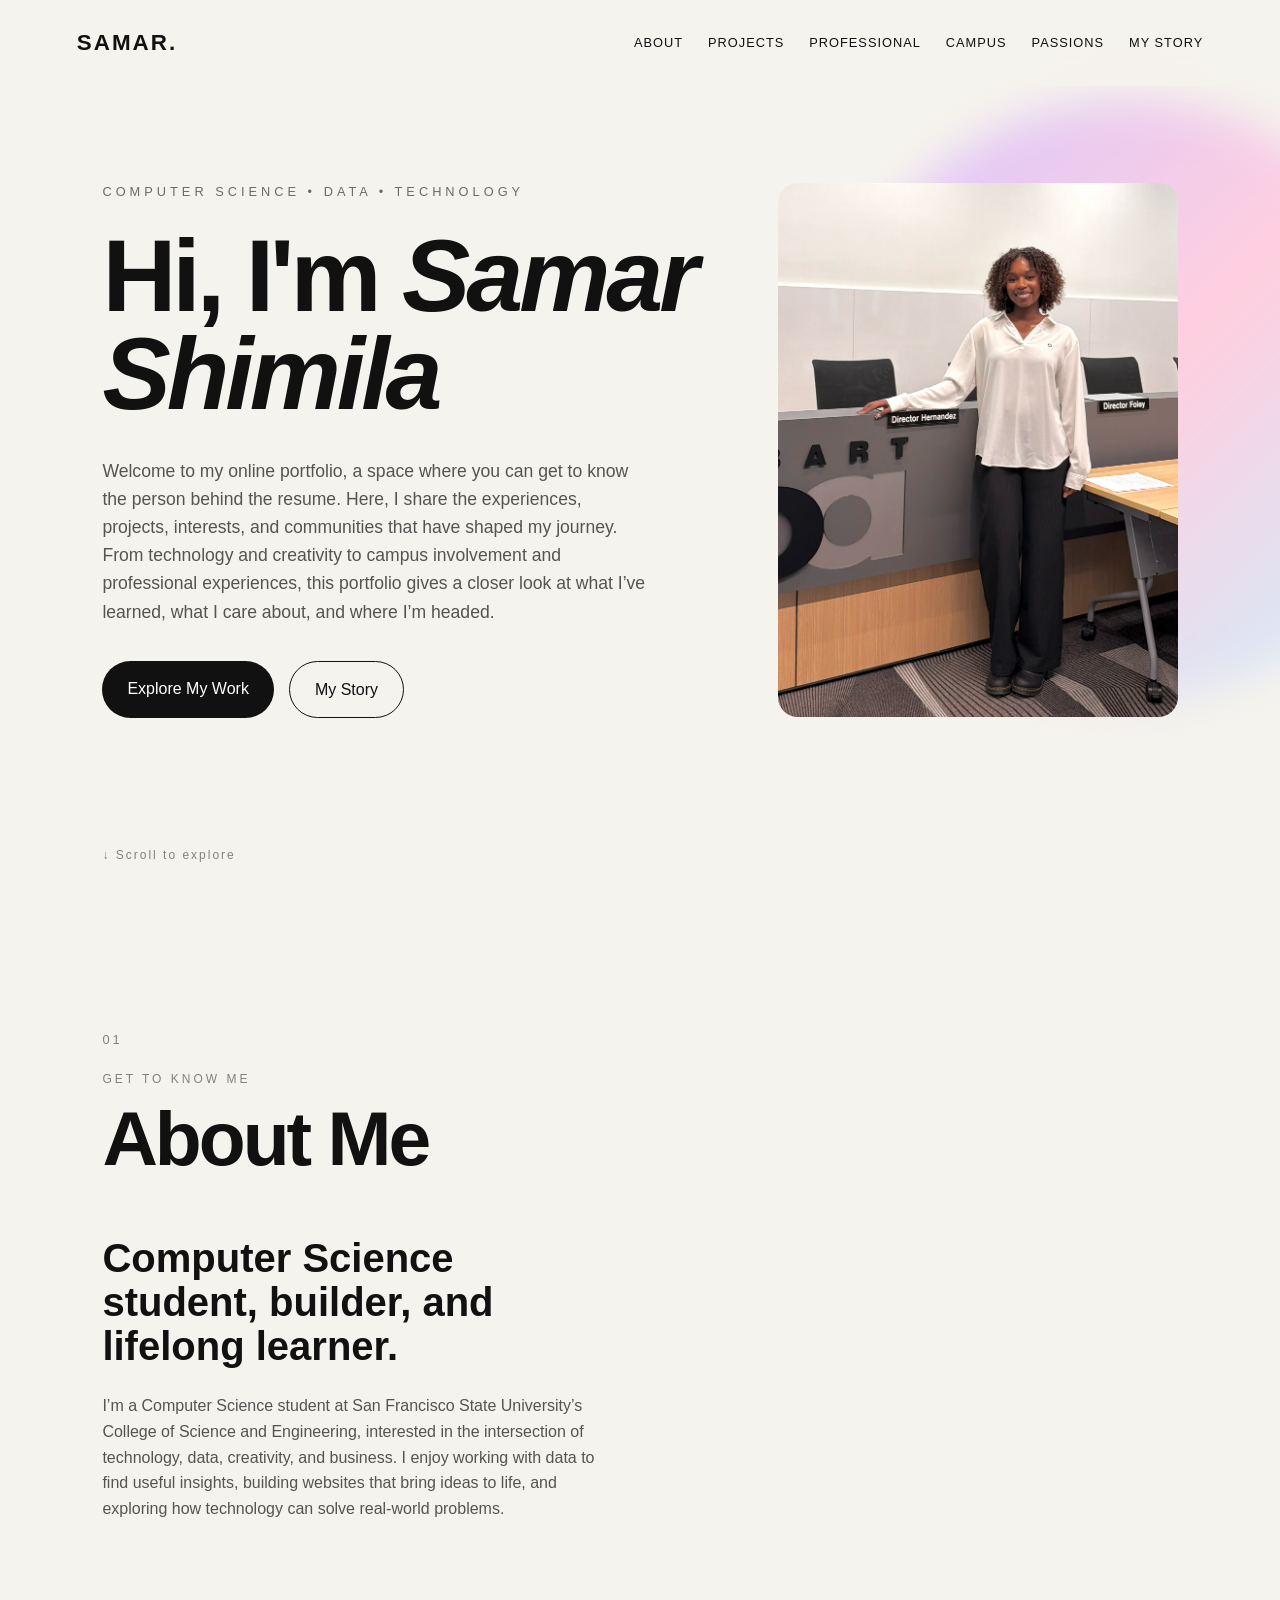
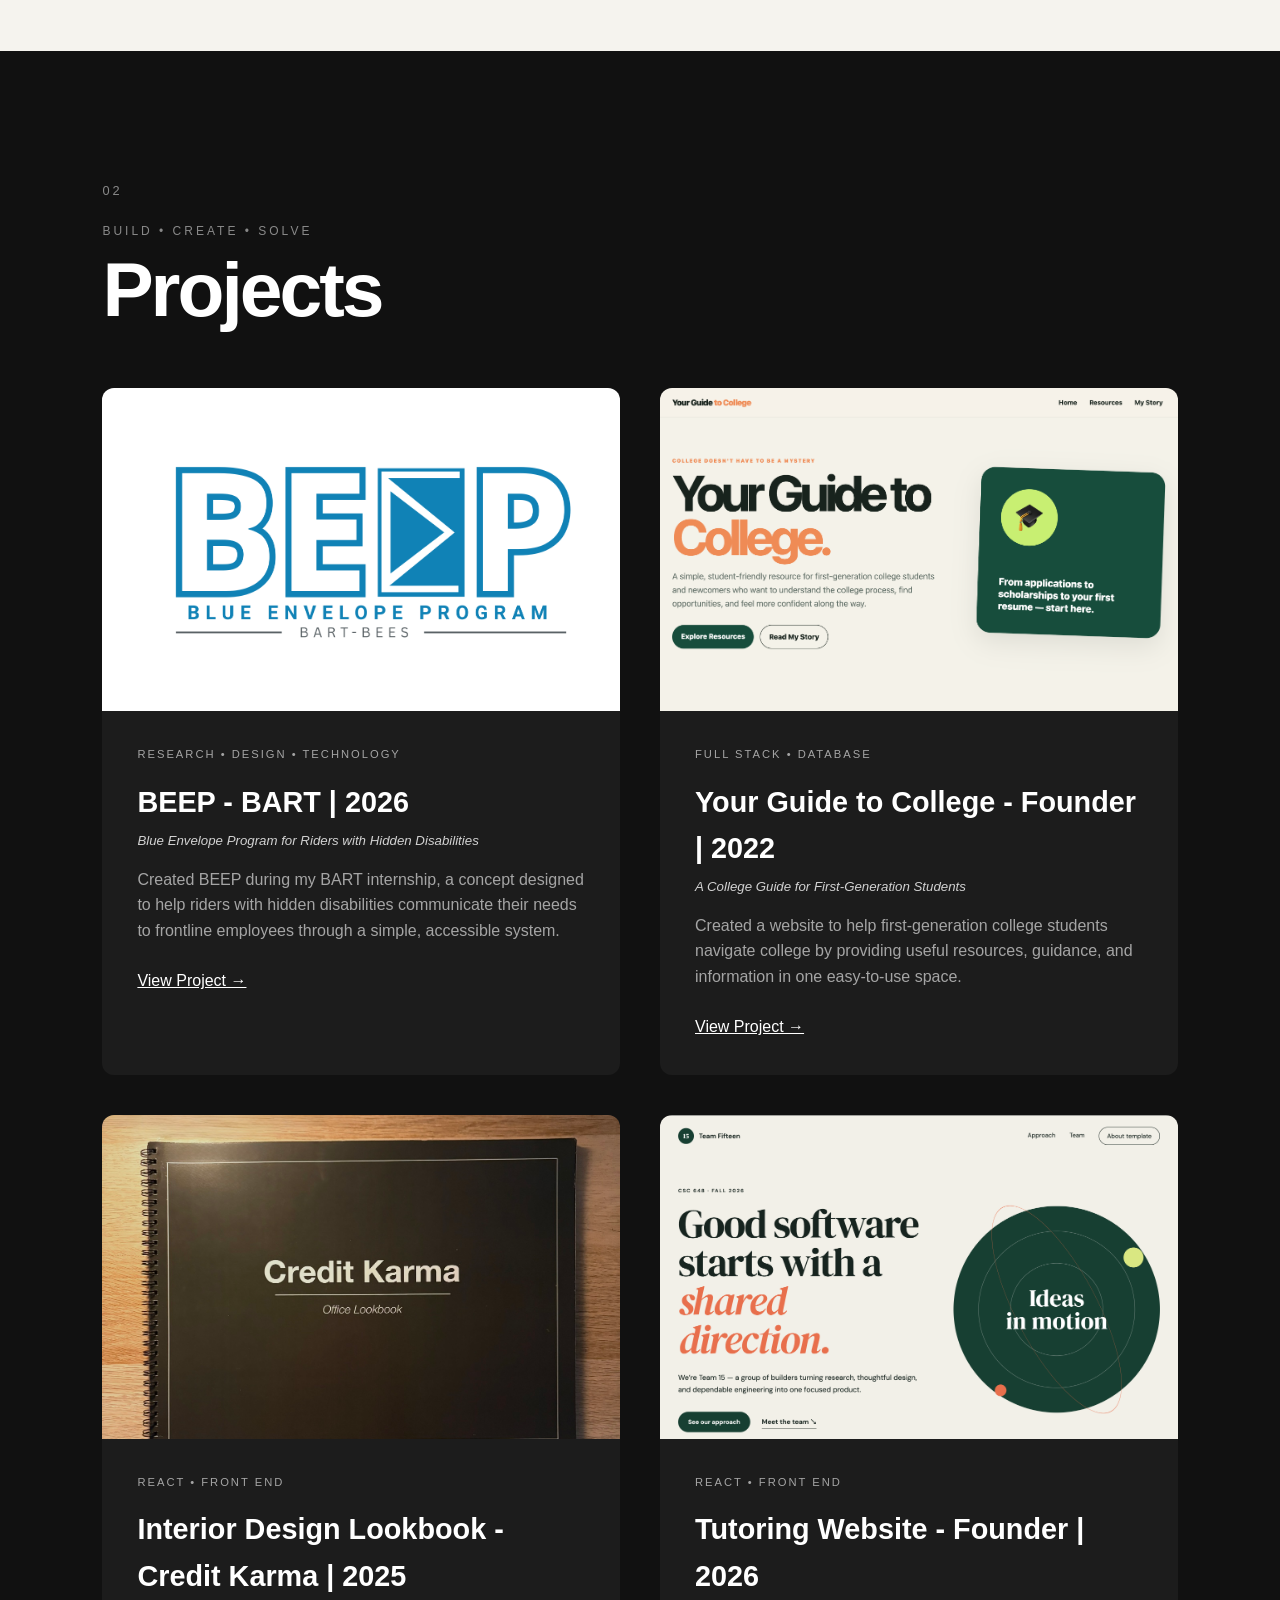
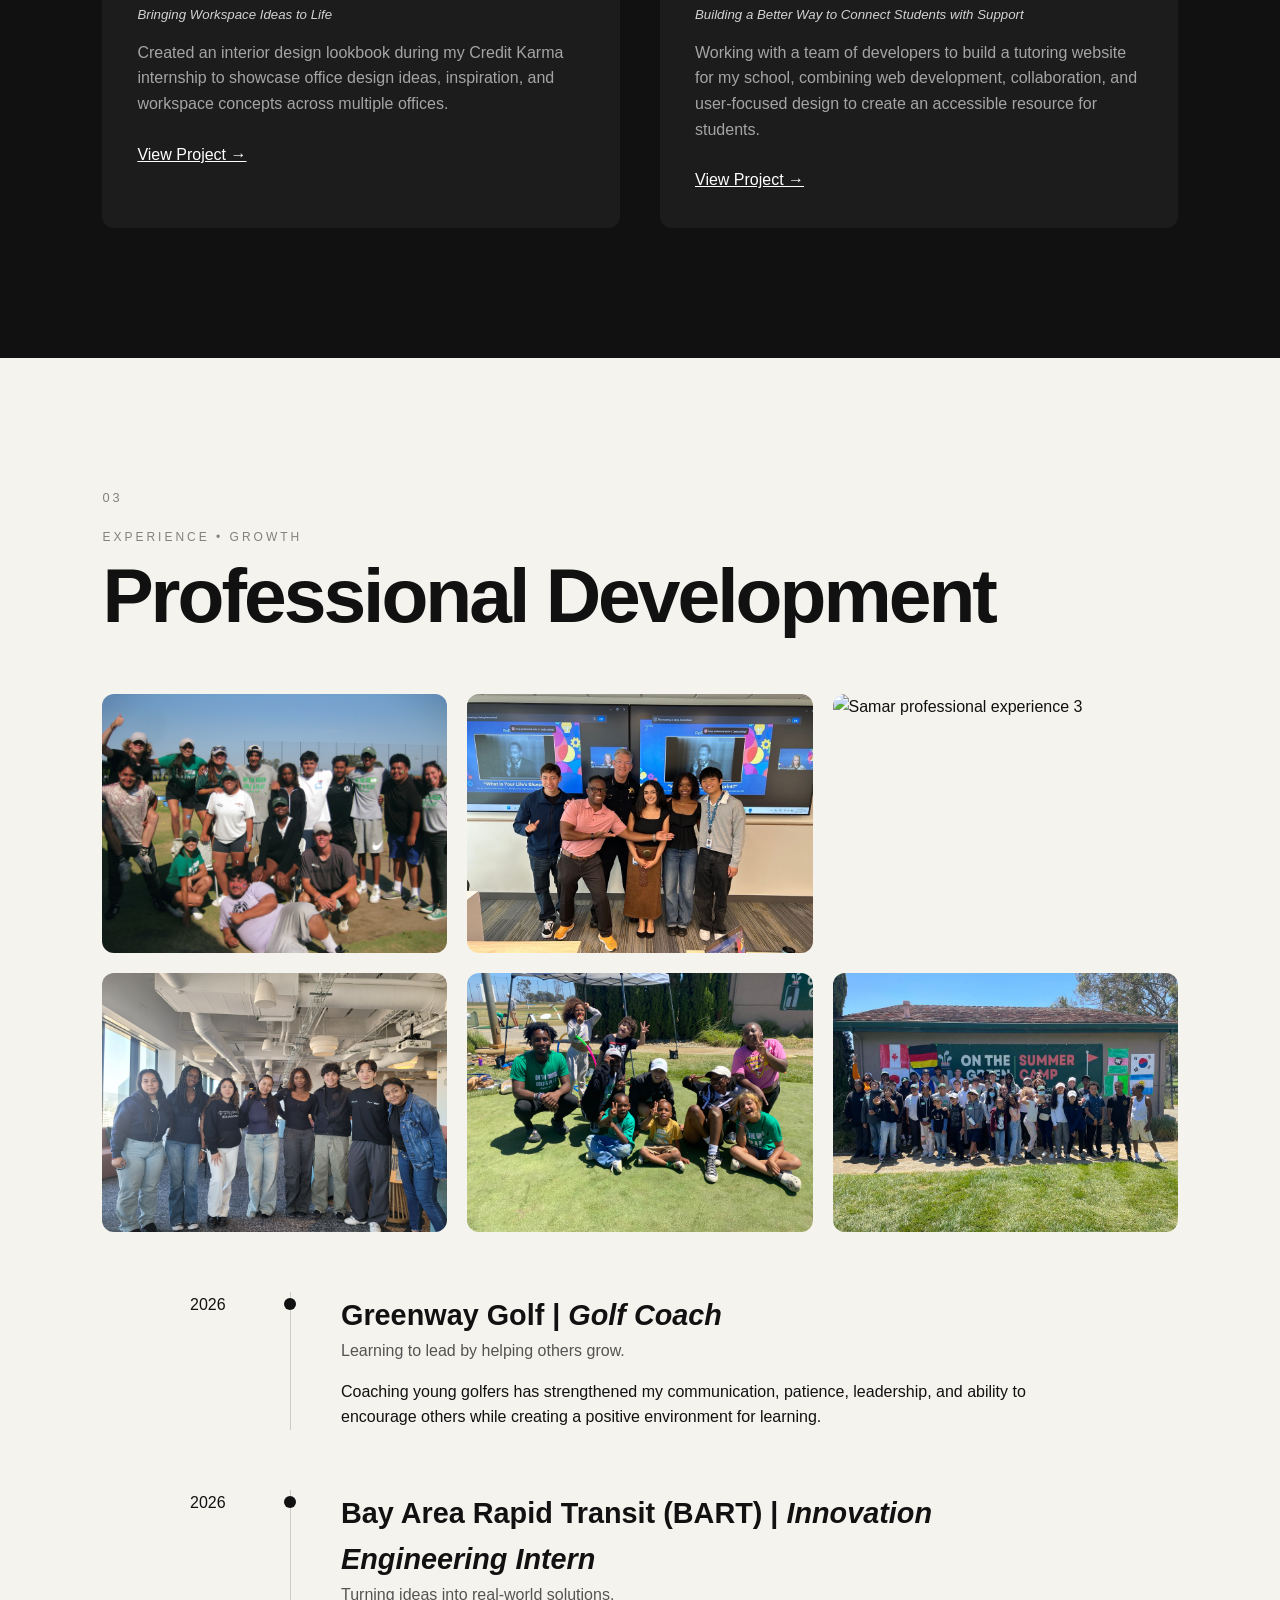
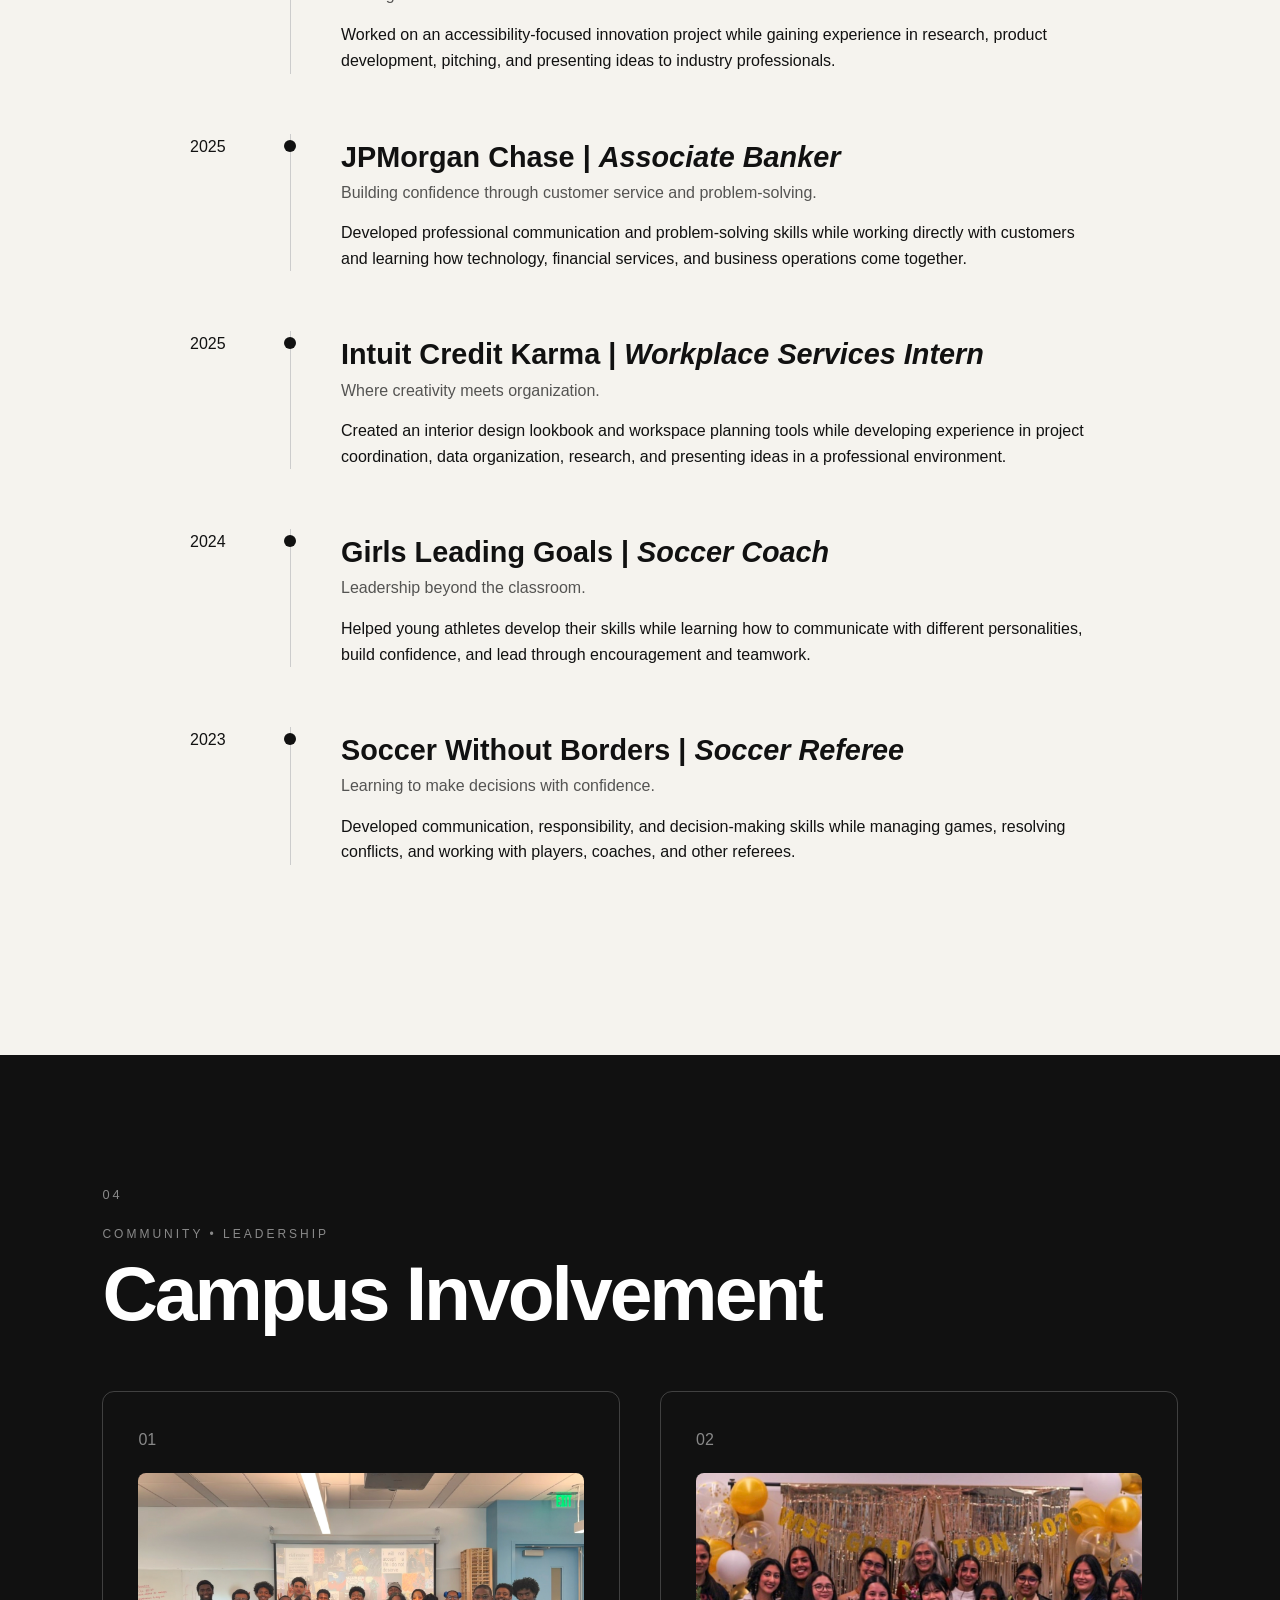
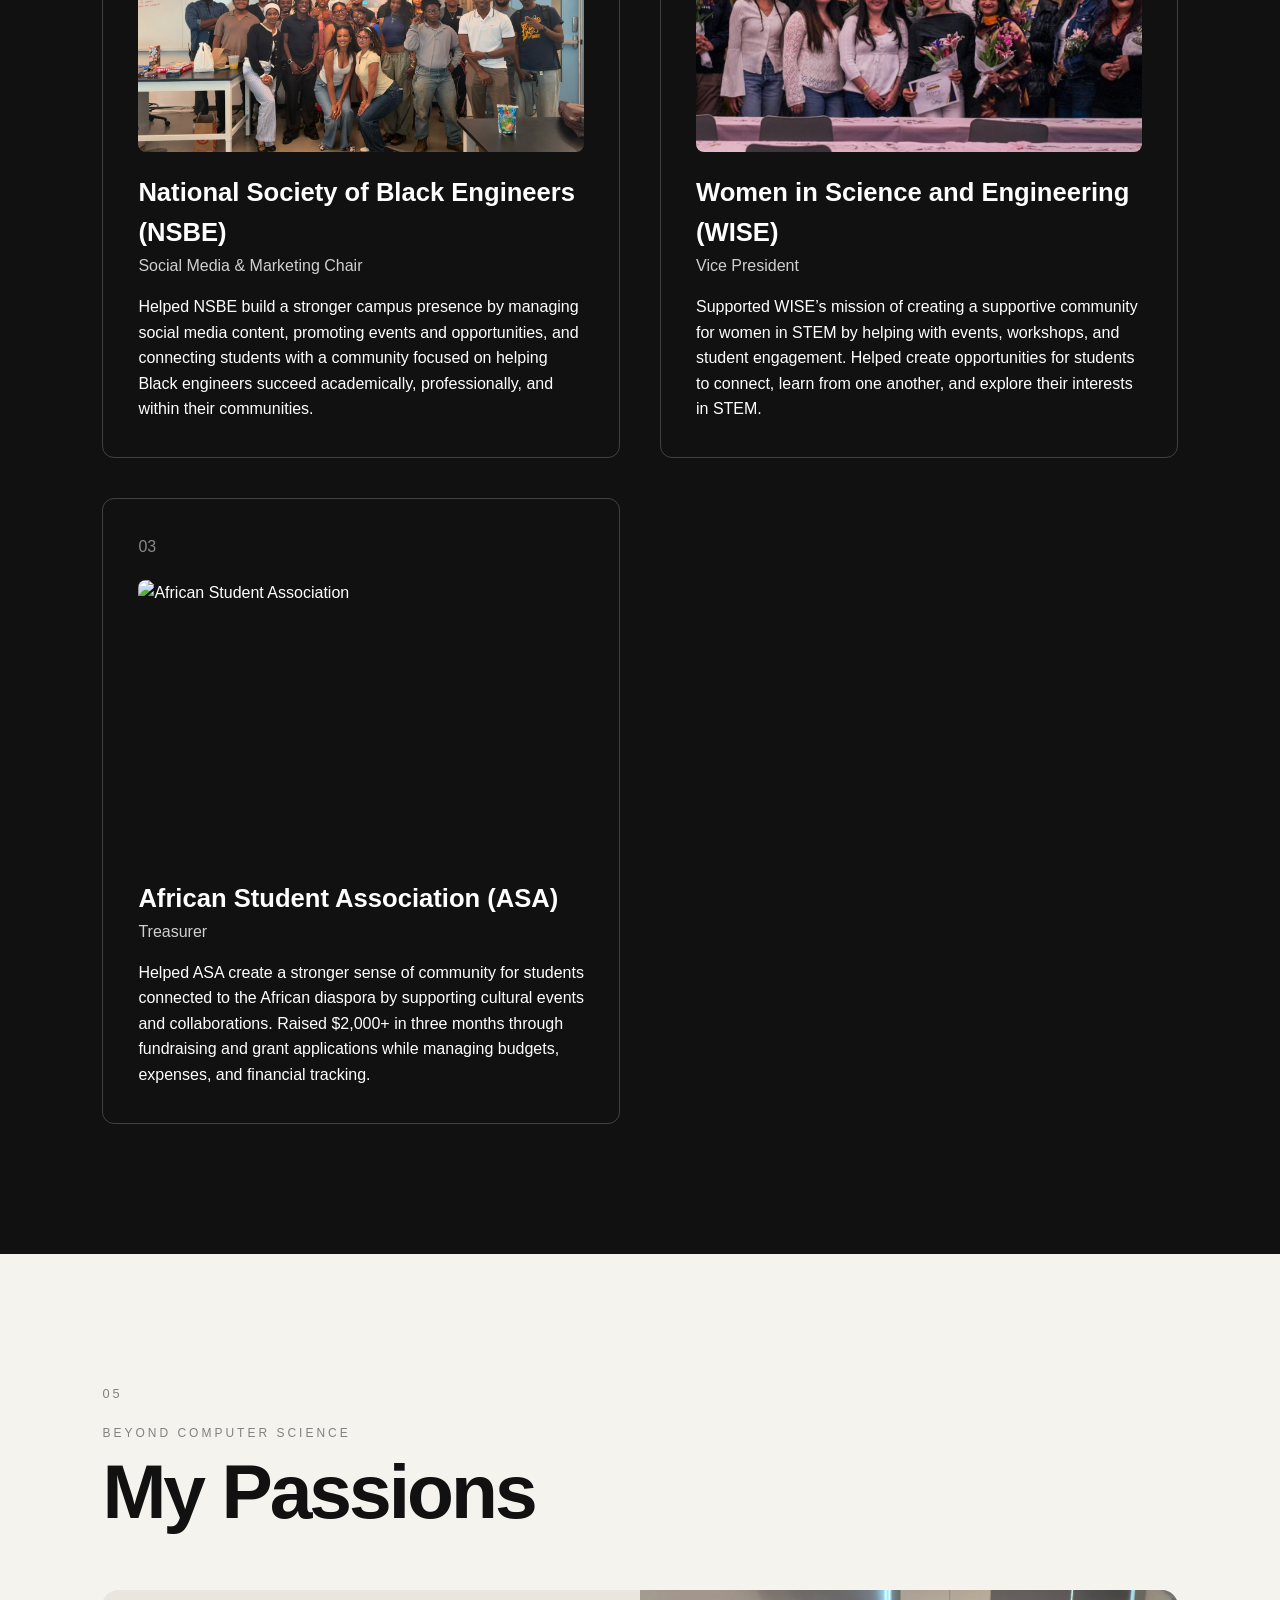
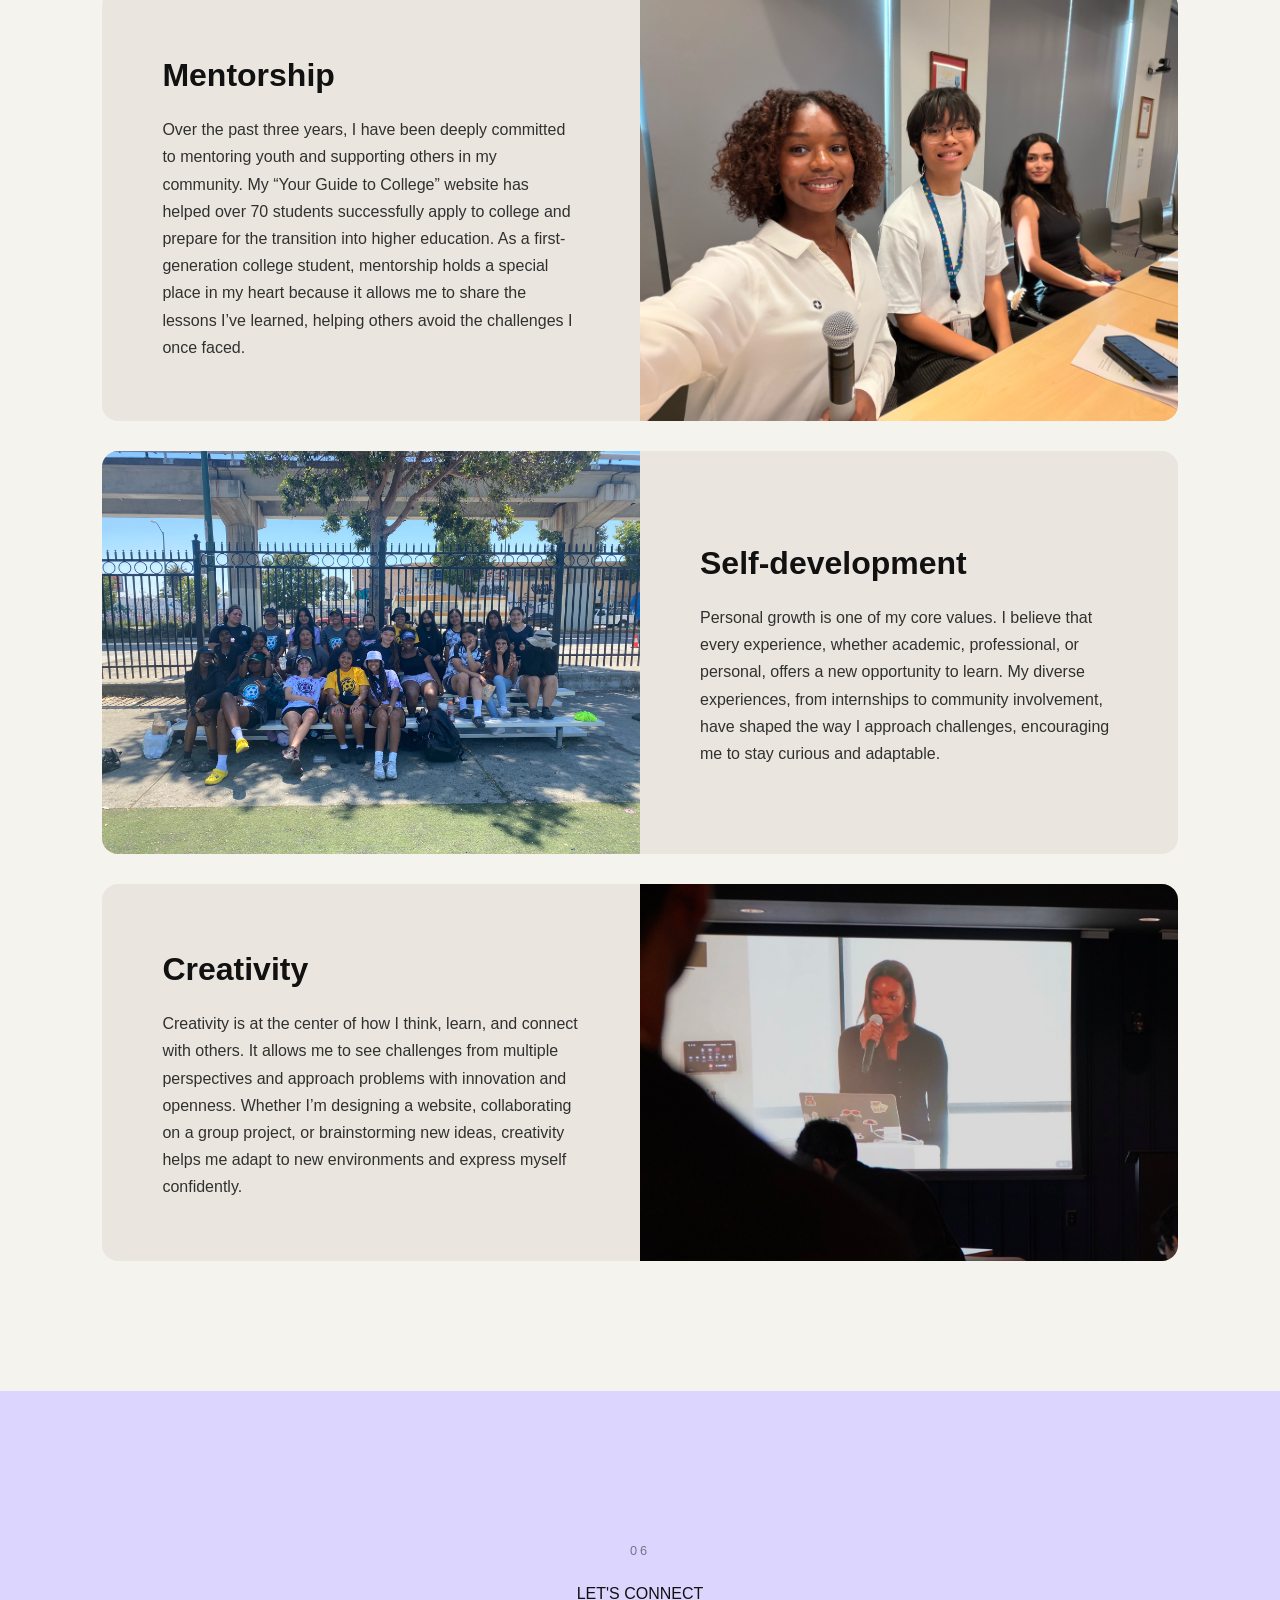
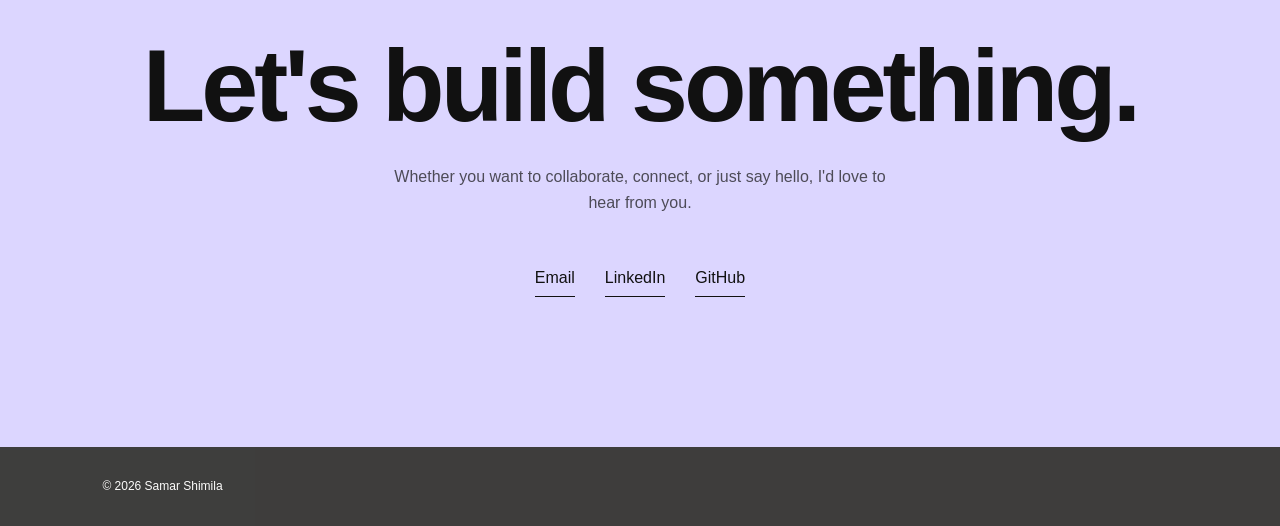
==== commit be307b24: "Edits" ====
--- a/index.html
+++ b/index.html
@@ -1,26 +1,20 @@
-```html
 <!DOCTYPE html>
 <html lang="en">
 
 <head>
     <meta charset="UTF-8">
     <meta name="viewport" content="width=device-width, initial-scale=1.0">
-
     <title>Samar Shimila | Portfolio</title>
-
     <link rel="stylesheet" href="style.css">
 </head>
 
 <body>
 
     <!-- ================= NAVIGATION ================= -->
-
     <header class="navbar">
-
         <div class="logo">
-            ONLINE PORTFOLIO
-        </div>
-
+            <a href="index.html">SAMAR.</a>
+        </div>
         <nav>
             <a href="#about">About</a>
             <a href="#projects">Projects</a>
@@ -29,833 +23,365 @@
             <a href="#passions">Passions</a>
             <a href="story.html">My Story</a>
         </nav>
-
     </header>
 
-
-    <!-- ================= INTRO ================= -->
-
+    <!-- ================= HERO ================= -->
     <section class="hero">
-
         <div class="hero-background"></div>
 
         <div class="hero-content">
-
-            <p class="small-text">
-                COMPUTER SCIENCE • DATA • TECHNOLOGY
-            </p>
-
-            <h1>
-                Hi, I'm <span>Samar Shimila</span>
-            </h1>
-
+            <p class="small-text">COMPUTER SCIENCE • DATA • TECHNOLOGY</p>
+            <h1>Hi, I'm <span>Samar Shimila</span></h1>
             <p class="hero-description">
                 Welcome to my online portfolio, a space where you can get to know the person behind the resume. 
                 Here, I share the experiences, projects, interests, and communities that have shaped my journey. 
                 From technology and creativity to campus involvement and professional experiences, this portfolio gives a closer look at what I’ve learned, what I care about, and where I’m headed.
-
             </p>
 
             <div class="hero-buttons">
-
-                <a href="#projects" class="button">
-                    Explore My Work
-                </a>
-
-                <a href="story.html" class="button secondary">
-                    My Story
-                </a>
-
-            </div>
-
-        </div>
-
-
-        <!-- INTRO PHOTO -->
+                <a href="#projects" class="button">Explore My Work</a>
+                <a href="story.html" class="button secondary">My Story</a>
+            </div>
+        </div>
 
         <div class="hero-image">
-
-            <img
-                src="Images/header.png "
-                alt="Samar Shimila"
-                width="300" height=auto
-            >
-
-        </div>
-
+            <img src="Images/header.png" alt="Samar Shimila">
+        </div>
 
         <div class="scroll-indicator">
             ↓ Scroll to explore
         </div>
-
-    </section>
-
+    </section>
 
     <!-- ================= ABOUT ================= -->
-
     <section id="about" class="section">
-
-        <div class="section-number">
-            01
-        </div>
-
-        <div class="section-heading">
-
+        <div class="section-number">01</div>
+        <div class="section-heading">
             <p>GET TO KNOW ME</p>
-
             <h2>About Me</h2>
-
-        </div>
-
+        </div>
 
         <div class="about-container">
-
             <div class="about-text">
-
-                <h3>
-                    Computer Science student,
-                    builder, and lifelong learner.
-                </h3>
-
+                <h3>Computer Science student, builder, and lifelong learner.</h3>
                 <p>
                     I’m a Computer Science student at San Francisco State University’s College of Science and Engineering, interested in the intersection of technology, data, creativity, and business. 
                     I enjoy working with data to find useful insights, building websites that bring ideas to life, and exploring how technology can solve real-world problems.
-
                 </p>
-
-
-
-            </div>
-
-        </div>
-
-    </section>
-
+            </div>
+        </div>
+    </section>
 
     <!-- ================= PROJECTS ================= -->
-
     <section id="projects" class="section dark-section">
-
-        <div class="section-number">
-            02
-        </div>
-
-        <div class="section-heading">
-
+        <div class="section-number">02</div>
+        <div class="section-heading">
             <p>BUILD • CREATE • SOLVE</p>
-
             <h2>Projects</h2>
-
-        </div>
-
+        </div>
 
         <div class="project-grid">
-
-
-            <!-- PROJECT 1 - BART-->
-
+            <!-- PROJECT 1 -->
             <article class="project-card featured-project">
-
                 <div class="project-image">
-
-                    <img
-                        src="Images/PROJECTS/BEEP.png"
-                        alt="BART Blue Envelope Program"
-                    >
-
-                </div>
-
+                    <img src="Images/PROJECTS/BEEP.png" alt="BART Blue Envelope Program">
+                </div>
                 <div class="project-info">
-
-                    <p class="project-type">
-                        RESEARCH • DESIGN • TECHNOLOGY
-                    </p>
-
-                    <h3> 
-                        BEEP - BART | 2026
-                    </h3>
-                    <h5><em>Blue Envelope Program for Riders with Hidden Disabilities</em>
-                    </h5>
-
+                    <p class="project-type">RESEARCH • DESIGN • TECHNOLOGY</p>
+                    <h3>BEEP - BART | 2026</h3>
+                    <h5><em>Blue Envelope Program for Riders with Hidden Disabilities</em></h5>
                     <p>
                         Created BEEP during my BART internship, a concept designed to help riders with 
                         hidden disabilities communicate their needs to frontline employees through a simple, accessible system.
-
-                    </p>
-
-                    <a href="#">
-                        View Project →
-                    </a>
-
-                </div>
-
-            </article>
-
-
-
+                    </p>
+                    <a href="#">View Project →</a>
+                </div>
+            </article>
 
             <!-- PROJECT 2 -->
-
             <article class="project-card">
-
                 <div class="project-image">
-
-                    <img
-                        src="Images/PROJECTS/YGTC.png"
-                        alt="Your Guide to College"
-                    >
-
-                </div>
-
+                    <img src="Images/PROJECTS/YGTC.png" alt="Your Guide to College">
+                </div>
                 <div class="project-info">
-
-                    <p class="project-type">
-                        FULL STACK • DATABASE
-                    </p>
-
-                    <h3> 
-                        Your Guide to College - Founder | 2022
-                    </h3>
-                    <h5><em>A College Guide for First-Generation Students</em>
-                    </h5>
-
+                    <p class="project-type">FULL STACK • DATABASE</p>
+                    <h3>Your Guide to College - Founder | 2022</h3>
+                    <h5><em>A College Guide for First-Generation Students</em></h5>
                     <p>
                        Created a website to help first-generation college students navigate college 
                        by providing useful resources, guidance, and information in one easy-to-use space.
                     </p>
-
-                    <a href="#">
-                        View Project →
-                    </a>
-
-                </div>
-
-            </article>
-
+                    <a href="#">View Project →</a>
+                </div>
+            </article>
 
             <!-- PROJECT 3 -->
-
             <article class="project-card">
-
                 <div class="project-image">
-
-                    <img
-                        src="Images/PROJECTS/CK.jpg"
-                        alt="Interior Design Lookbook"
-                    >
-
-                </div>
-
+                    <img src="Images/PROJECTS/CK.jpg" alt="Interior Design Lookbook">
+                </div>
                 <div class="project-info">
-
-                    <p class="project-type">
-                        REACT • FRONT END
-                    </p>
-                    
-                    <h3> 
-                        Interior Design Lookbook - Credit Karma | 2025
-                    </h3>
-                    <h5><em>Bringing Workspace Ideas to Life</em>
-                    </h5>
-
+                    <p class="project-type">REACT • FRONT END</p>
+                    <h3>Interior Design Lookbook - Credit Karma | 2025</h3>
+                    <h5><em>Bringing Workspace Ideas to Life</em></h5>
                     <p>
                         Created an interior design lookbook during my Credit Karma internship to 
                         showcase office design ideas, inspiration, and workspace concepts across multiple offices.
-
-                    </p>
-
-                    <a href="#">
-                        View Project →
-                    </a>
-
-                </div>
-
-            </article>
-
+                    </p>
+                    <a href="#">View Project →</a>
+                </div>
+            </article>
 
             <!-- PROJECT 4 -->
-
             <article class="project-card">
-
                 <div class="project-image">
-
-                    <img
-                        src="images/project4.jpg"
-                        alt="Tutoring Website"
-                    >
-
-                </div>
-
+                    <img src="Images/PROJECTS/TS.png" alt="Tutoring Website">
+                </div>
                 <div class="project-info">
-
-                    <p class="project-type">
-                        REACT • FRONT END
-                    </p>
-                    <h3> 
-                        Tutoring Website - Founder | 2026
-                    </h3>
-                    <h5><em>Building a Better Way to Connect Students with Support</em>
-                    </h5>
-
+                    <p class="project-type">REACT • FRONT END</p>
+                    <h3>Tutoring Website - Founder | 2026</h3>
+                    <h5><em>Building a Better Way to Connect Students with Support</em></h5>
                     <p>
                         Working with a team of developers to build a tutoring website for my school, 
                         combining web development, collaboration, and user-focused design to create an accessible resource for students.
                     </p>
-
-                    <a href="#">
-                        View Project →
-                    </a>
-
-                </div>
-
-            </article>
-
-
-        </div>
-
-    </section>
-
-
-
-
-
-
+                    <a href="#">View Project →</a>
+                </div>
+            </article>
+        </div>
+    </section>
 
     <!-- ================= PROFESSIONAL DEVELOPMENT ================= -->
-
     <section id="professional" class="section">
-
-        <div class="section-number">
-            03
-        </div>
-
-        <div class="section-heading">
-
+        <div class="section-number">03</div>
+        <div class="section-heading">
             <p>EXPERIENCE • GROWTH</p>
-
-            <h2>
-                Professional Development
-            </h2>
-
-        </div>
-
+            <h2>Professional Development</h2>
+        </div>
 
         <div class="professional-container">
-
-
-            <!-- PROFESSIONAL PHOTO -->
-
+            <!-- SIDE-BY-SIDE PHOTOS -->
             <div class="professional-image">
-
-                <img
-                    src="Images/PRODEV/PD1.jpg"
-                    alt="Samar professional experience"
-                >
-                <img
-                    src="Images/PRODEV/PD2.png"
-                    alt="Samar professional experience"
-                >
-                <img
-                    src="Images/PRODEV/PD3.png"
-                    alt="Samar professional experience"
-                >
-                <img
-                    src="Images/PRODEV/PD4.png"
-                    alt="Samar professional experience"
-                >
-                <img
-                    src="Images/PRODEV/PD5.jpeg"
-                    alt="Samar professional experience"
-                >
-                <img
-                    src="Images/PRODEV/PD6.jpeg"
-                    alt="Samar professional experience"
-                >
-                
-
-            </div>
-
+                <img src="Images/PRODEV/PD1.jpg" alt="Samar professional experience 1">
+                <img src="Images/PRODEV/PD2.png" alt="Samar professional experience 2">
+                <img src="Images/PRODEV/PD3.png" alt="Samar professional experience 3">
+                <img src="Images/PRODEV/PD4.png" alt="Samar professional experience 4">
+                <img src="Images/PRODEV/PD5.jpeg" alt="Samar professional experience 5">
+                <img src="Images/PRODEV/PD6.jpeg" alt="Samar professional experience 6">
+            </div>
 
             <!-- TIMELINE -->
-
-<!-- GOLF -->
-                <div class="timeline-item">
-
-                    <div class="timeline-date">
-                        2026
-                    </div>
-
-                    <div class="timeline-dot"></div>
-
-                    <div class="timeline-content">
-
-                        <h3>
-                            Greenway Golf | <em>Golf Coach</em>
-                        </h3>
-
-                        <h4>
-                            Learning to lead by helping others grow.
-                        </h4>
-
+            <div class="timeline">
+                <div class="timeline-item">
+                    <div class="timeline-date">2026</div>
+                    <div class="timeline-dot"></div>
+                    <div class="timeline-content">
+                        <h3>Greenway Golf | <em>Golf Coach</em></h3>
+                        <h4>Learning to lead by helping others grow.</h4>
                         <p>
                             Coaching young golfers has strengthened my communication, patience, leadership, 
                             and ability to encourage others while creating a positive environment for learning.
-
-                        </p>
-
-                    </div>
-
-                </div>
-
-
-<!-- TIMELINE -->
-                <div class="timeline-item">
-
-                    <div class="timeline-date">
-                        2026
-                    </div>
-
-                    <div class="timeline-dot"></div>
-
-                    <div class="timeline-content">
-
-                        <h3>
-                            Bay Area Rapid Transit (BART) | <em>Innovation Engineering Intern</em>
-                        </h3>
-
-                        <h4>
-                            Turning ideas into real-world solutions. 
-                        </h4>
-
+                        </p>
+                    </div>
+                </div>
+
+                <div class="timeline-item">
+                    <div class="timeline-date">2026</div>
+                    <div class="timeline-dot"></div>
+                    <div class="timeline-content">
+                        <h3>Bay Area Rapid Transit (BART) | <em>Innovation Engineering Intern</em></h3>
+                        <h4>Turning ideas into real-world solutions.</h4>
                         <p>
                             Worked on an accessibility-focused innovation project while gaining experience 
                             in research, product development, pitching, and presenting ideas to industry professionals.
                         </p>
-
-                    </div>
-
-                </div>
-
-
-                <div class="timeline-item">
-
-                    <div class="timeline-date">
-                        2025
-                    </div>
-
-                    <div class="timeline-dot"></div>
-
-                    <div class="timeline-content">
-
-                        <h3>
-                            JPMorgan Chase | <em>Associate Banker</em>
-                        </h3>
-
-                        <h4>
-                            Building confidence through customer service and problem-solving.
-                        </h4>
-
+                    </div>
+                </div>
+
+                <div class="timeline-item">
+                    <div class="timeline-date">2025</div>
+                    <div class="timeline-dot"></div>
+                    <div class="timeline-content">
+                        <h3>JPMorgan Chase | <em>Associate Banker</em></h3>
+                        <h4>Building confidence through customer service and problem-solving.</h4>
                         <p>
                             Developed professional communication and problem-solving skills while working directly with customers and learning how technology, 
                             financial services, and business operations come together.
                         </p>
-
-                    </div>
-
-                </div>
-
-
-                <div class="timeline-item">
-
-                    <div class="timeline-date">
-                        2025
-                    </div>
-
-                    <div class="timeline-dot"></div>
-
-                    <div class="timeline-content">
-
-                        <h3>
-                            Intuit Credit Karma | <em>Workplace Services Intern</em>
-                        </h3>
-
-                        <h4>
-                            Where creativity meets organization.
-                        </h4>
-
+                    </div>
+                </div>
+
+                <div class="timeline-item">
+                    <div class="timeline-date">2025</div>
+                    <div class="timeline-dot"></div>
+                    <div class="timeline-content">
+                        <h3>Intuit Credit Karma | <em>Workplace Services Intern</em></h3>
+                        <h4>Where creativity meets organization.</h4>
                         <p>
                             Created an interior design lookbook and workspace planning tools 
                             while developing experience in project coordination, data organization, 
                             research, and presenting ideas in a professional environment.
                         </p>
-
-                    </div>
-
-                </div>
-
-
-                <div class="timeline-item">
-
-                    <div class="timeline-date">
-                        2024
-                    </div>
-
-                    <div class="timeline-dot"></div>
-
-                    <div class="timeline-content">
-
-                        <h3>
-                            Girls Leading Goals | <em>Soccer Coach</em>
-                        </h3>
-
-                        <h4>
-                            Leadership beyond the classroom.
-                        </h4>
-
+                    </div>
+                </div>
+
+                <div class="timeline-item">
+                    <div class="timeline-date">2024</div>
+                    <div class="timeline-dot"></div>
+                    <div class="timeline-content">
+                        <h3>Girls Leading Goals | <em>Soccer Coach</em></h3>
+                        <h4>Leadership beyond the classroom.</h4>
                         <p>
                             Helped young athletes develop their skills while learning how to 
                             communicate with different personalities, build confidence, 
                             and lead through encouragement and teamwork.
-
-                        </p>
-
-                    </div>
-
-                </div>
-
-
-
-                <div class="timeline-item">
-
-                    <div class="timeline-date">
-                        2023
-                    </div>
-
-                    <div class="timeline-dot"></div>
-
-                    <div class="timeline-content">
-
-                        <h3>
-                            Soccer Without Borders | <em>Soccer Referee</em>
-                        </h3>
-
-                        <h4>
-                            Learning to make decisions with confidence.
-                        </h4>
-
+                        </p>
+                    </div>
+                </div>
+
+                <div class="timeline-item">
+                    <div class="timeline-date">2023</div>
+                    <div class="timeline-dot"></div>
+                    <div class="timeline-content">
+                        <h3>Soccer Without Borders | <em>Soccer Referee</em></h3>
+                        <h4>Learning to make decisions with confidence.</h4>
                         <p>
                             Developed communication, responsibility, and decision-making skills 
                             while managing games, resolving conflicts, and working with players, 
                             coaches, and other referees.
                         </p>
-
-                    </div>
-
-                </div>
-
-
-            </div>
-
-        </div>
-
-    </section>
-
+                    </div>
+                </div>
+            </div>
+        </div>
+    </section>
 
     <!-- ================= CAMPUS INVOLVEMENT ================= -->
-
     <section id="involvement" class="section dark-section">
-
-        <div class="section-number">
-            04
-        </div>
-
-        <div class="section-heading">
-
+        <div class="section-number">04</div>
+        <div class="section-heading">
             <p>COMMUNITY • LEADERSHIP</p>
-
-            <h2>
-                Campus Involvement
-            </h2>
-
-        </div>
-
-
-        <div class = "project-grid">
-
+            <h2>Campus Involvement</h2>
+        </div>
+
+        <div class="project-grid">
             <article class="info-card">
-
-                <span class="card-number">
-                    01
-                </span>
-
-               <img
-                        src="Images/PROJECTS/CK.jpg"
-                        alt="Interior Design Lookbook"
-                    >
-
-                <h3>
-                    National Society of Black Engineers (NSBE)
-                </h3>
-
+                <span class="card-number">01</span>
+                <img src="Images/CAMPUS/CAM1.png" alt="National Society of Black Engineers">
+                <h3>National Society of Black Engineers (NSBE)</h3>
                 <h4>Social Media & Marketing Chair</h4>
-
                 <p>
                     Helped NSBE build a stronger campus presence by managing social media 
                     content, promoting events and opportunities, and connecting students 
-                    with a community focused on helping Black engineers succeed academically, professionally, and within their communities. 
-
+                    with a community focused on helping Black engineers succeed academically, professionally, and within their communities.
                 </p>
-
-               
-
-            </article>
-
+            </article>
 
             <article class="info-card">
-
-                        <span class="card-number">
-                                03
-                            </span>
-
-                            <h3>
-                                Women in Science and Engineering (WISE)
-                            </h3>
-
-                            <h4>
-                                Vice President
-                            </h4>
-
-                            <p>
-                                Supported WISE’s mission of creating a supportive community 
-                                for women in STEM by helping with events, workshops, and student 
-                                engagement. Helped create opportunities for students to connect, 
-                                learn from one another, and explore their interests in STEM.
-                            </p>
-
-
-            </article>
-
+                <span class="card-number">02</span>
+                <img src="Images/CAMPUS/CAM2.jpg" alt="Women in Science and Engineering">
+                <h3>Women in Science and Engineering (WISE)</h3>
+                <h4>Vice President</h4>
+                <p>
+                    Supported WISE’s mission of creating a supportive community 
+                    for women in STEM by helping with events, workshops, and student 
+                    engagement. Helped create opportunities for students to connect, 
+                    learn from one another, and explore their interests in STEM.
+                </p>
+            </article>
 
             <article class="info-card">
-
-                <span class="card-number">
-                    04
-                </span>
-
-                <h3>
-                    African Student Association (ASA)
-                </h3>
-
+                <span class="card-number">03</span>
+                <img src="Images/CAMPUS/CAM3.png" alt="African Student Association">
+                <h3>African Student Association (ASA)</h3>
                 <h4>Treasurer</h4>
-
                 <p>
                     Helped ASA create a stronger sense of community for students connected to 
                     the African diaspora by supporting cultural events and collaborations. 
                     Raised $2,000+ in three months through fundraising and grant applications 
                     while managing budgets, expenses, and financial tracking.
-
                 </p>
-
-
-            </article>
-
-
-
-            <article class="info-card">
-
-                <span class="card-number">
-                    01
-                </span>
-
-                <h3>
-                    African Student Association
-                </h3>
-
-                <p>
-                    Add your role, responsibilities,
-                    accomplishments, and what you learned.
-                </p>
-
-                <span class="card-link">
-                    Leadership →
-                </span>
-
-            </article>
-
-
-
+            </article>
+        </div>
+    </section>
+
+    <!-- ================= PASSIONS ================= -->
+    <section id="passions" class="section">
+        <div class="section-number">05</div>
+        <div class="section-heading">
+            <p>BEYOND COMPUTER SCIENCE</p>
+            <h2>My Passions</h2>
+        </div>
+
+        <div class="passion-grid">
+            <!-- Mentorship -->
+            <div class="passion">
+                <div class="passion-content">
+                    <h3>Mentorship</h3>
+                    <p>
+                        Over the past three years, I have been deeply committed to mentoring youth 
+                        and supporting others in my community. My “Your Guide to College” 
+                        website has helped over 70 students successfully apply to college and 
+                        prepare for the transition into higher education. As a first-generation 
+                        college student, mentorship holds a special place in my heart because it allows 
+                        me to share the lessons I’ve learned, helping others avoid the challenges I once faced.
+                    </p>
+                </div>
+                <img src="Images/PASSION/P3.png" alt="Mentorship">
+            </div>
+
+            <!-- Self-development -->
+            <div class="passion">
+                <img src="Images/PASSION/P2.jpeg" alt="Self-development">
+                <div class="passion-content">
+                    <h3>Self-development</h3>
+                    <p>
+                        Personal growth is one of my core values. I believe that every experience, 
+                        whether academic, professional, or personal, offers a new opportunity to learn. 
+                        My diverse experiences, from internships to community involvement, have shaped 
+                        the way I approach challenges, encouraging me to stay curious and adaptable.
+                    </p>
+                </div>
+            </div>
+
+            <!-- Creativity -->
+            <div class="passion">
+                <div class="passion-content">
+                    <h3>Creativity</h3>
+                    <p>
+                        Creativity is at the center of how I think, learn, and connect with others. 
+                        It allows me to see challenges from multiple perspectives and approach problems with innovation and 
+                        openness. Whether I’m designing a website, collaborating on a group project, or brainstorming new ideas, 
+                        creativity helps me adapt to new environments and express myself confidently.
+                    </p>
+                </div>
+                <img src="Images/PASSION/P1.jpg" alt="Creativity">
+            </div>
+        </div>
+    </section>
+
+    <!-- ================= CONTACT ================= -->
+    <section id="contact" class="contact-section">
+        <p class="section-number">06</p>
+        <p>LET'S CONNECT</p>
+        <h2>Let's build something.</h2>
+        <p class="contact-description">
+            Whether you want to collaborate, connect, or just say hello, I'd love to hear from you.
+        </p>
+
+        <div class="contact-links">
+            <a href="mailto:your-email@example.com">Email</a>
+            <a href="#" target="_blank">LinkedIn</a>
+            <a href="#" target="_blank">GitHub</a>
+        </div>
+    </section>
+
+    <!-- ================= FOOTER ================= -->
+    <footer>
+        <p>© 2026 Samar Shimila</p>
         
-
-        </div>
-
-    </section>
-
-
-    <!-- ================= PASSIONS ================= -->
-
-    <section id="passions" class="section">
-
-    <div class="section-number">
-        05
-    </div>
-
-    <div class="section-heading">
-        <p>BEYOND COMPUTER SCIENCE</p>
-
-        <h2>
-            My Passions
-        </h2>
-    </div>
-
-
-    <div class="passion-grid">
-
-        <!-- Mentorship -->
-        <div class="passion">
-
-            
-            <div class="passion-content">
-                <h3>Mentorship</h3>
-
-                <p>
-                    Over the past three years, I have been deeply committed to mentoring youth 
-                    and supporting others in my community. My “Your Guide to College” 
-                    website has helped over 70 students successfully apply to college and 
-                    prepare for the transition into higher education. As a first-generation 
-                    college student, mentorship holds a special place in my heart because it allows 
-                    me to share the lessons I’ve learned, helping others avoid the challenges I once faced. 
-                    Through this work, I’ve built strong relationships with both parents and students, learning 
-                    how to communicate effectively, listen with empathy, and provide meaningful guidance. Mentorship 
-                    has not only allowed me to give back, but it has also strengthened my leadership and sense of purpose.
-
-                </p>
-            </div>
-
-            <img src="images/photography.jpg" alt="Photography">
-
-        </div>
-
-
-        <!-- Self-development -->
-        <div class="passion">
-
-            <img src="images/hiking.jpg" alt="Hiking">
-
-            <div class="passion-content">
-                <h3>Self-development
-</h3>
-
-                <p>
-                    Personal growth is one of my core values. I believe that every experience, 
-                    whether academic, professional, or personal, offers a new opportunity to learn. 
-                    My diverse experiences, from internships to community involvement, have shaped 
-                    the way I approach challenges, encouraging me to stay curious and adaptable. 
-                    I intentionally choose experiences that push me beyond my comfort zone and help me 
-                    build confidence in unfamiliar environments. This mindset has allowed me to grow not 
-                    just as a student, but as an individual who constantly seeks improvement, reflection, and 
-                    progress. Self-development, to me, is about becoming a lifelong learner who embraces 
-                    change and growth with intention.
-                </p>
-            </div>
-
-        </div>
-
-
-        <!-- Creativity -->
-        <div class="passion">
-
-
-
-            <div class="passion-content">
-                <h3>Creativity</h3>
-
-                <p>
-                    Creativity is at the center of how I think, learn, and connect with others. 
-                    It allows me to see challenges from multiple perspectives and approach problems with innovation and 
-                    openness. Whether I’m designing a website, collaborating on a group project, or brainstorming new ideas, 
-                    creativity helps me adapt to new environments and express myself confidently. It’s also what helps me find 
-                    a sense of belonging wherever I go, I trust my ability to contribute something unique and meaningful. 
-                    My creativity isn’t just about design or ideas; it’s about using imagination and curiosity to make every space 
-                    I’m in more engaging, inclusive, and inspiring.
-
-                    able to stay connected to the sport in different ways.
-                </p>
-            </div>
-
-            <img src="images/soccer.jpg" alt="Soccer">
-
-        </div>
-
-
-
-    </div>
-
-</section>
-
-    <!-- ================= CONTACT ================= -->
-
-    <section id="contact" class="contact-section">
-
-        <p class="section-number">
-            06
-        </p>
-
-        <p>
-            LET'S CONNECT
-        </p>
-
-        <h2>
-            Let's build something.
-        </h2>
-
-        <p class="contact-description">
-            Whether you want to collaborate, connect,
-            or just say hello, I'd love to hear from you.
-        </p>
-
-
-        <div class="contact-links">
-
-            <a href="mailto:your-email@example.com">
-                Email
-            </a>
-
-            <a
-                href="#"
-                target="_blank"
-            >
-                LinkedIn
-            </a>
-
-            <a
-                href="#"
-                target="_blank"
-            >
-                GitHub
-            </a>
-
-        </div>
-
-    </section>
-
-
-    <!-- ================= FOOTER ================= -->
-
-    <footer>
-
-        <p>
-            © 2026 Samar Shimila
-        </p>
-
-        <p>
-            Built with HTML, CSS & JavaScript
-        </p>
-
     </footer>
 
-
     <script src="script.js"></script>
-
 </body>
-
-</html>
+</html>
--- a/style.css
+++ b/style.css
@@ -22,6 +22,12 @@
     text-decoration: none;
 }
 
+img {
+    max-width: 100%;
+    height: auto;
+    display: block;
+}
+
 
 /* ================= NAVBAR ================= */
 
@@ -29,19 +35,13 @@
     position: fixed;
     top: 0;
     left: 0;
-
-    width: 100%;
-
+    width: 100%;
     display: flex;
     justify-content: space-between;
     align-items: center;
-
     padding: 25px 6%;
-
     z-index: 1000;
-
     background: rgba(245, 243, 238, 0.85);
-
     backdrop-filter: blur(15px);
 }
 
@@ -60,7 +60,6 @@
     font-size: 0.8rem;
     text-transform: uppercase;
     letter-spacing: 1px;
-
     transition: 0.3s;
 }
 
@@ -73,81 +72,50 @@
 
 .hero {
     min-height: 100vh;
-
     position: relative;
-
     display: flex;
     align-items: center;
-
+    justify-content: space-between;
     padding: 120px 8%;
-
     overflow: hidden;
 }
 
 .hero-background {
     position: absolute;
     z-index: -1;
-
     width: 600px;
     height: 600px;
-
     right: -150px;
     top: 100px;
-
     border-radius: 50%;
-
-    background: linear-gradient(
-        135deg,
-        #d7c7ff,
-        #ffcfdf,
-        #c9f0ff
-    );
-
+    background: linear-gradient(135deg, #d7c7ff, #ffcfdf, #c9f0ff);
     filter: blur(20px);
-
     animation: floating 8s ease-in-out infinite;
 }
 
 @keyframes floating {
-
-    0% {
-        transform: translateY(0) rotate(0deg);
-    }
-
-    50% {
-        transform: translateY(-40px) rotate(10deg);
-    }
-
-    100% {
-        transform: translateY(0) rotate(0deg);
-    }
-
+    0% { transform: translateY(0) rotate(0deg); }
+    50% { transform: translateY(-40px) rotate(10deg); }
+    100% { transform: translateY(0) rotate(0deg); }
 }
 
 .hero-content {
     position: relative;
-
-    max-width: 850px;
-
+    max-width: 650px;
     z-index: 2;
 }
 
 .small-text {
     font-size: 0.8rem;
-
     letter-spacing: 4px;
-
     margin-bottom: 25px;
-
     opacity: 0.6;
 }
 
 .hero h1 {
-    font-size: clamp(4rem, 10vw, 9rem);
-
-    line-height: 0.9;
-
-    letter-spacing: -7px;
+    font-size: clamp(3.5rem, 8vw, 7rem);
+    line-height: 0.95;
+    letter-spacing: -4px;
 }
 
 .hero h1 span {
@@ -156,31 +124,23 @@
 
 .hero-description {
     max-width: 550px;
-
     margin-top: 35px;
-
     font-size: 1.1rem;
-
     opacity: 0.7;
 }
 
 .hero-buttons {
     display: flex;
-
     gap: 15px;
-
     margin-top: 35px;
 }
 
 .button {
+    display: inline-block;
     padding: 15px 25px;
-
     background: #111;
-
     color: white;
-
     border-radius: 50px;
-
     transition: 0.3s;
 }
 
@@ -190,22 +150,28 @@
 
 .button.secondary {
     background: transparent;
-
     color: #111;
-
     border: 1px solid #111;
+}
+
+.hero-image {
+    width: min(35vw, 400px);
+    flex-shrink: 0;
+}
+
+.hero-image img {
+    width: 100%;
+    height: auto;
+    object-fit: cover;
+    border-radius: 20px;
 }
 
 .scroll-indicator {
     position: absolute;
-
     bottom: 35px;
     left: 8%;
-
     font-size: 0.75rem;
-
     letter-spacing: 2px;
-
     opacity: 0.5;
 }
 
@@ -214,6 +180,14 @@
 
 .section {
     padding: 130px 8%;
+    opacity: 0;
+    transform: translateY(40px);
+    transition: opacity 0.8s ease, transform 0.8s ease;
+}
+
+.section.show {
+    opacity: 1;
+    transform: translateY(0);
 }
 
 .dark-section {
@@ -223,32 +197,23 @@
 
 .section-number {
     font-size: 0.8rem;
-
     letter-spacing: 3px;
-
     opacity: 0.5;
-
     margin-bottom: 20px;
 }
 
 .section-heading p {
     font-size: 0.75rem;
-
     letter-spacing: 3px;
-
     opacity: 0.5;
 }
 
 .section-heading h2 {
-    font-size: clamp(3rem, 7vw, 7rem);
-
+    font-size: clamp(3rem, 6vw, 6rem);
     line-height: 1;
-
-    letter-spacing: -4px;
-
+    letter-spacing: -3px;
     margin-top: 10px;
-
-    margin-bottom: 80px;
+    margin-bottom: 60px;
 }
 
 
@@ -256,94 +221,177 @@
 
 .about-container {
     display: grid;
-
     grid-template-columns: 1fr 1fr;
-
     gap: 80px;
-
     align-items: center;
-}
-
-.about-image img {
-    width: 100%;
-
-    aspect-ratio: 4 / 5;
-
-    object-fit: cover;
-
-    border-radius: 5px;
 }
 
 .about-text h3 {
     font-size: 2.5rem;
-
     line-height: 1.1;
-
     margin-bottom: 25px;
 }
 
 .about-text p {
     opacity: 0.7;
-
     max-width: 550px;
 }
 
-.stats {
-    display: flex;
-
+
+/* ================= PROJECTS ================= */
+
+.project-grid {
+    display: grid;
+    grid-template-columns: repeat(2, 1fr);
     gap: 40px;
-
-    margin-top: 50px;
-}
-
-.stat {
-    display: flex;
-
+}
+
+.project-card {
+    background: #1c1c1c;
+    border-radius: 12px;
+    overflow: hidden;
+    transition: 0.4s;
+}
+
+.project-card:hover {
+    transform: translateY(-10px);
+}
+
+.project-image {
+    width: 100%;
+    aspect-ratio: 16 / 10;
+    overflow: hidden;
+    background: #222;
+}
+
+.project-image img {
+    width: 100%;
+    height: 100%;
+    object-fit: cover;
+    transition: transform 0.6s ease;
+}
+
+.project-card:hover .project-image img {
+    transform: scale(1.05);
+}
+
+.project-info {
+    padding: 35px;
+}
+
+.project-type {
+    font-size: 0.7rem;
+    letter-spacing: 2px;
+    opacity: 0.5;
+    margin-bottom: 15px;
+}
+
+.project-info h3 {
+    font-size: 1.8rem;
+    margin-bottom: 5px;
+}
+
+.project-info h5 {
+    font-weight: normal;
+    opacity: 0.8;
+    margin-bottom: 15px;
+}
+
+.project-info p {
+    opacity: 0.6;
+}
+
+.project-info a {
+    display: inline-block;
+    margin-top: 25px;
+    text-decoration: underline;
+}
+
+
+/* ================= PROFESSIONAL DEVELOPMENT ================= */
+
+.professional-container {
+    display: flex;
     flex-direction: column;
-}
-
-.stat strong {
-    font-size: 2rem;
-}
-
-.stat span {
-    font-size: 0.8rem;
-
-    opacity: 0.5;
-}
-
-
-/* ================= CARDS ================= */
-
-.card-grid {
+    gap: 60px;
+}
+
+/* Side-by-side Photo Grid */
+.professional-image {
     display: grid;
-
     grid-template-columns: repeat(3, 1fr);
-
     gap: 20px;
-}
+    width: 100%;
+}
+
+.professional-image img {
+    width: 100%;
+    aspect-ratio: 4 / 3;
+    object-fit: cover;
+    border-radius: 12px;
+    transition: transform 0.3s ease, box-shadow 0.3s ease;
+}
+
+.professional-image img:hover {
+    transform: translateY(-4px);
+    box-shadow: 0 10px 20px rgba(0, 0, 0, 0.15);
+}
+
+/* Timeline Layout */
+.timeline {
+    max-width: 900px;
+    margin: 0 auto;
+    width: 100%;
+}
+
+.timeline-item {
+    display: grid;
+    grid-template-columns: 100px 1fr;
+    position: relative;
+    padding-bottom: 60px;
+}
+
+.timeline-dot {
+    position: absolute;
+    left: 100px;
+    top: 6px;
+    width: 12px;
+    height: 12px;
+    border-radius: 50%;
+    background: #111;
+    transform: translateX(-50%);
+}
+
+.timeline-content {
+    border-left: 1px solid #ccc;
+    padding-left: 50px;
+}
+
+.timeline-content h3 {
+    font-size: 1.8rem;
+}
+
+.timeline-content h4 {
+    font-weight: normal;
+    opacity: 0.7;
+    margin-bottom: 15px;
+}
+
+
+/* ================= CAMPUS INVOLVEMENT ================= */
 
 .info-card {
-    border: 1px solid rgba(255,255,255,0.2);
-
-    padding: 40px;
-
-    min-height: 350px;
-
-    display: flex;
-
+    border: 1px solid rgba(255, 255, 255, 0.2);
+    border-radius: 12px;
+    padding: 35px;
+    display: flex;
     flex-direction: column;
-
-    justify-content: space-between;
-
     transition: 0.4s;
 }
 
 .info-card:hover {
     transform: translateY(-10px);
-
     background: white;
-
     color: #111;
 }
 
@@ -351,262 +399,183 @@
     opacity: 0.5;
 }
 
+.info-card img {
+    width: 100%;
+    aspect-ratio: 16 / 10;
+    object-fit: cover;
+    border-radius: 8px;
+    margin: 20px 0;
+}
+
 .info-card h3 {
-    font-size: 2rem;
-}
-
-.card-link {
-    font-size: 0.8rem;
-
-    letter-spacing: 2px;
-}
-
-
-/* ================= TIMELINE ================= */
-
-.timeline {
-    max-width: 900px;
-
-    margin: auto;
-}
-
-.timeline-item {
-    display: grid;
-
-    grid-template-columns: 100px 1fr;
-
-    position: relative;
-
-    padding-bottom: 80px;
-}
-
-.timeline-dot {
-    position: absolute;
-
-    left: 100px;
-
-    width: 12px;
-    height: 12px;
-
-    border-radius: 50%;
-
-    background: #111;
-}
-
-.timeline-content {
-    border-left: 1px solid #ccc;
-
-    padding-left: 50px;
-}
-
-.timeline-content h3 {
-    font-size: 2rem;
-}
-
-.timeline-content h4 {
+    font-size: 1.6rem;
+}
+
+.info-card h4 {
+    font-size: 1rem;
     font-weight: normal;
-
-    opacity: 0.6;
-
+    opacity: 0.8;
     margin-bottom: 15px;
 }
 
 
-/* ================= PROJECTS ================= */
-
-.project-grid {
-    display: grid;
-
-    grid-template-columns: repeat(2, 1fr);
-
-    gap: 40px;
-}
-
-.project-card {
-    background: #1c1c1c;
-
-    overflow: hidden;
-
-    transition: 0.4s;
-}
-
-.project-card:hover {
-    transform: translateY(-10px);
-}
-
-.project-image {
-    height: 350px;
-
-    overflow: hidden;
-}
-
-.project-image img {
-    width: 100%;
-    height: 100%;
-
-    object-fit: cover;
-
-    transition: 0.6s;
-}
-
-.project-card:hover img {
-    transform: scale(1.08);
-}
-
-.project-info {
-    padding: 35px;
-}
-
-.project-type {
-    font-size: 0.7rem;
-
-    letter-spacing: 2px;
-
-    opacity: 0.5;
-
-    margin-bottom: 15px;
-}
-
-.project-info h3 {
-    font-size: 2rem;
-
-    margin-bottom: 15px;
-}
-
-.project-info p {
-    opacity: 0.6;
-}
-
-.project-info a {
-    display: inline-block;
-
-    margin-top: 25px;
-
-    text-decoration: underline;
-}
-
-
 /* ================= PASSIONS ================= */
 
 .passion-grid {
     display: flex;
     flex-direction: column;
-    gap: 1px;
-    background: #ccc;
+    gap: 30px;
 }
 
 .passion {
     display: grid;
-    grid-template-columns: 50% 50%;
+    grid-template-columns: 1fr 1fr;
     align-items: center;
-
-    background: #f5f3ee;
-    min-height: 300px;
-
+    background: #eae6df;
+    border-radius: 16px;
+    overflow: hidden;
     transition: 0.4s;
 }
 
-.passion:hover {
-    background: #111;
-    color: white;
-}
-
 .passion img {
     width: 100%;
-    height: 300px;
+    height: 100%;
+    min-height: 350px;
     object-fit: cover;
-    display: block;
 }
 
 .passion-content {
-    padding: 50px;
+    padding: 60px;
 }
 
 .passion h3 {
-    font-size: 1.8rem;
+    font-size: 2rem;
     margin-bottom: 15px;
 }
 
 .passion p {
     font-size: 1rem;
     line-height: 1.7;
-    max-width: 600px;
-}
-
-/* ================= GROWTH ================= */
-
-.growth-grid {
-    display: grid;
-
-    grid-template-columns: repeat(3, 1fr);
-
-    gap: 20px;
-}
-
-.growth-card {
-    padding: 50px;
-
-    border: 1px solid rgba(255,255,255,0.2);
-
-    min-height: 300px;
-}
-
-.growth-card span {
+    opacity: 0.85;
+}
+
+
+/* ================= STORY PAGE ================= */
+
+.story-hero {
+    min-height: 75vh;
+    display: flex;
+    flex-direction: column;
+    justify-content: center;
+    padding: 150px 8% 80px;
+    background: #dcd6ff;
+}
+
+.story-hero h1 {
+    font-size: clamp(4rem, 10vw, 10rem);
+    line-height: 0.85;
+    letter-spacing: -6px;
+    margin: 25px 0;
+}
+
+.story-hero h1 span {
+    font-style: italic;
+}
+
+
+
+
+.story-image {
+    width: min(35vw, 400px);
+    flex-shrink: 0;
+}
+.story-hero img {
+     width: 100%;
+    height: auto;
+    object-fit: cover;
+    border-radius: 20px;
+}
+
+
+
+
+
+
+.story-container {
+    max-width: 900px;
+    margin: auto;
+    padding: 100px 8%;
+}
+
+.story-section {
+    padding-bottom: 100px;
+}
+
+.story-number {
+    font-size: 0.8rem;
+    letter-spacing: 3px;
     opacity: 0.5;
-}
-
-.growth-card h3 {
-    font-size: 2rem;
-
-    margin-top: 80px;
-
-    margin-bottom: 15px;
+    margin-bottom: 20px;
+}
+
+.story-section h2 {
+    font-size: clamp(2.5rem, 5vw, 5rem);
+    line-height: 0.95;
+    letter-spacing: -3px;
+    margin-bottom: 30px;
+}
+
+.story-section p {
+    font-size: 1.15rem;
+    line-height: 1.8;
+    opacity: 0.8;
+    margin-bottom: 20px;
+}
+
+.story-end {
+    text-align: center;
+    padding: 120px 8%;
+    background: #111;
+    color: white;
+}
+
+.story-end h2 {
+    font-size: clamp(3rem, 6vw, 6rem);
+    letter-spacing: -3px;
+    margin-bottom: 40px;
 }
 
 
 /* ================= CONTACT ================= */
 
 .contact-section {
-    padding: 180px 8%;
-
+    padding: 150px 8%;
     text-align: center;
-
     background: #dcd6ff;
 }
 
 .contact-section h2 {
-    font-size: clamp(4rem, 9vw, 9rem);
-
-    line-height: 0.9;
-
-    letter-spacing: -6px;
-
+    font-size: clamp(3.5rem, 8vw, 7rem);
+    line-height: 0.95;
+    letter-spacing: -4px;
     margin: 30px auto;
-
-    max-width: 1100px;
 }
 
 .contact-description {
     max-width: 500px;
-
     margin: auto;
-
     opacity: 0.7;
 }
 
 .contact-links {
     display: flex;
-
     justify-content: center;
-
     gap: 30px;
-
     margin-top: 50px;
 }
 
 .contact-links a {
     border-bottom: 1px solid #111;
-
     padding-bottom: 5px;
 }
 
@@ -615,345 +584,28 @@
 
 footer {
     background: #111;
-
     color: white;
-
     padding: 30px 8%;
-
-    display: flex;
-
+    display: flex;
     justify-content: space-between;
-
     font-size: 0.75rem;
-
     opacity: 0.8;
 }
 
 
-/* ================= MOBILE ================= */
+/* ================= RESPONSIVE DESIGN ================= */
+
+@media (max-width: 900px) {
+    .professional-image {
+        grid-template-columns: repeat(2, 1fr);
+    }
+}
 
 @media (max-width: 800px) {
-
     .navbar nav {
         display: none;
     }
 
-    .hero h1 {
-        letter-spacing: -4px;
-    }
-
-    .about-container {
-        grid-template-columns: 1fr;
-    }
-
-    .card-grid,
-    .project-grid,
-    .growth-grid {
-        grid-template-columns: 1fr;
-    }
-
-    .passion-grid {
-        grid-template-columns: repeat(2, 1fr);
-    }
-
-    .stats {
-        flex-direction: column;
-
-        gap: 20px;
-    }
-
-    .timeline-item {
-        grid-template-columns: 50px 1fr;
-    }
-
-    .timeline-dot {
-        left: 50px;
-    }
-
-    .timeline-content {
-        padding-left: 30px;
-    }
-
-    .contact-section h2 {
-        letter-spacing: -3px;
-    }
-
-    footer {
-        flex-direction: column;
-
-        gap: 10px;
-    }
-
-}
-
-
-
-.section {
-    opacity: 0;
-    transform: translateY(40px);
-
-    transition:
-        opacity 0.8s ease,
-        transform 0.8s ease;
-}
-
-.section.show {
-    opacity: 1;
-    transform: translateY(0);
-}
-
-
-/* ================= STORY PAGE ================= */
-
-.story-hero {
-    min-height: 75vh;
-
-    display: flex;
-
-    flex-direction: column;
-
-    justify-content: center;
-
-    padding: 150px 8% 100px;
-
-    background: #dcd6ff;
-}
-
-.story-hero h1 {
-    font-size: clamp(5rem, 12vw, 12rem);
-
-    line-height: 0.85;
-
-    letter-spacing: -8px;
-
-    margin: 25px 0;
-}
-
-.story-hero h1 span {
-    font-style: italic;
-}
-
-.story-hero p:last-child {
-    max-width: 500px;
-
-    font-size: 1.2rem;
-
-    opacity: 0.7;
-}
-
-
-/* STORY CONTENT */
-
-.story-container {
-    max-width: 900px;
-
-    margin: auto;
-
-    padding: 120px 8%;
-}
-
-.story-section {
-    padding-bottom: 150px;
-}
-
-.story-number {
-    font-size: 0.8rem;
-
-    letter-spacing: 3px;
-
-    opacity: 0.5;
-
-    margin-bottom: 20px;
-}
-
-.story-section h2 {
-    font-size: clamp(3rem, 7vw, 6rem);
-
-    line-height: 0.95;
-
-    letter-spacing: -4px;
-
-    margin-bottom: 35px;
-}
-
-.story-section p:last-child {
-    max-width: 650px;
-
-    font-size: 1.15rem;
-
-    line-height: 1.9;
-
-    opacity: 0.7;
-}
-
-
-/* STORY END */
-
-.story-end {
-    text-align: center;
-
-    padding: 150px 8%;
-
-    background: #111;
-
-    color: white;
-}
-
-.story-end h2 {
-    font-size: clamp(3rem, 7vw, 7rem);
-
-    letter-spacing: -4px;
-
-    margin-bottom: 40px;
-}
-
-
-/* STORY MOBILE */
-
-@media (max-width: 800px) {
-
-    .story-hero h1 {
-        letter-spacing: -4px;
-    }
-
-    .story-section h2 {
-        letter-spacing: -3px;
-    }
-
-}
-
-/* ================= RESPONSIVE IMAGES ================= */
-
-/* Prevent images from overflowing their containers */
-img {
-    max-width: 100%;
-    height: auto;
-    display: block;
-}
-
-
-/* ================= HERO IMAGE ================= */
-
-.hero-image {
-    width: min(38vw, 450px);
-    flex-shrink: 0;
-}
-
-.hero-image img {
-    width: 100%;
-    height: auto;
-    max-height: 650px;
-    object-fit: contain;
-    border-radius: 20px;
-}
-
-
-/* ================= ABOUT IMAGE ================= */
-
-.about-image {
-    width: 100%;
-}
-
-.about-image img {
-    width: 100%;
-    aspect-ratio: 4 / 5;
-    object-fit: cover;
-    border-radius: 16px;
-}
-
-
-/* ================= PROJECT IMAGES ================= */
-
-.project-image {
-    width: 100%;
-    aspect-ratio: 16 / 10;
-    overflow: hidden;
-    background: #222;
-}
-
-.project-image img {
-    width: 100%;
-    height: 100%;
-    object-fit: cover;
-    object-position: center;
-    transition: transform 0.6s ease;
-}
-
-.project-card:hover .project-image img {
-    transform: scale(1.05);
-}
-
-
-/* ================= PROFESSIONAL DEVELOPMENT PHOTOS ================= */
-
-.professional-image {
-    display: grid;
-    grid-template-columns: repeat(2, 1fr);
-    gap: 16px;
-    width: 100%;
-    max-width: 650px;
-    margin: 0 auto 70px;
-}
-
-.professional-image img {
-    width: 100%;
-    aspect-ratio: 4 / 3;
-    object-fit: cover;
-    border-radius: 14px;
-    transition: transform 0.3s ease;
-}
-
-.professional-image img:hover {
-    transform: scale(1.02);
-}
-
-
-/* Make the first photo larger */
-.professional-image img:first-child {
-    grid-column: span 2;
-    aspect-ratio: 16 / 9;
-}
-
-
-/* ================= CAMPUS INVOLVEMENT IMAGES ================= */
-
-.info-card img {
-    width: 100%;
-    aspect-ratio: 16 / 10;
-    object-fit: cover;
-    border-radius: 12px;
-    margin: 20px 0 25px;
-}
-
-
-/* ================= PASSION IMAGES ================= */
-
-.passion img {
-    width: 100%;
-    height: 100%;
-    min-height: 320px;
-    object-fit: cover;
-    display: block;
-}
-
-.passion {
-    overflow: hidden;
-}
-
-.passion img {
-    transition: transform 0.5s ease;
-}
-
-.passion:hover img {
-    transform: scale(1.03);
-}
-
-
-/* ================= MOBILE IMAGES ================= */
-
-@media (max-width: 800px) {
-
-    /* Hero */
     .hero {
         flex-direction: column;
         align-items: flex-start;
@@ -962,128 +614,43 @@
 
     .hero-image {
         width: 100%;
-        max-width: 400px;
-        margin: 40px auto 0;
-    }
-
-    .hero-image img {
-        width: 100%;
-        max-height: 500px;
-    }
-
-
-    /* Projects */
-    .project-image {
-        aspect-ratio: 16 / 10;
-    }
-
-
-    /* Professional photos */
-    .professional-image {
-        grid-template-columns: 1fr 1fr;
-        gap: 10px;
-        margin-bottom: 50px;
-    }
-
-    .professional-image img {
-        aspect-ratio: 1 / 1;
-        border-radius: 10px;
-    }
-
-
-
-    /* Campus images */
-    .info-card img {
-        aspect-ratio: 16 / 10;
-    }
-
-
-    /* Passions */
+        max-width: 350px;
+        margin-top: 40px;
+    }
+
+    .about-container,
+    .project-grid {
+        grid-template-columns: 1fr;
+    }
+
     .passion {
-        grid-template-columns: 1fr !important;
+        grid-template-columns: 1fr;
     }
 
     .passion img {
         min-height: 250px;
-        max-height: 350px;
-        order: 1;
-    }
-
-    .passion-content {
-        order: 2;
-        padding: 30px 25px;
-    }
-}
-
-
-/* ================= SMALL PHONES ================= */
+    }
+
+    .timeline-item {
+        grid-template-columns: 50px 1fr;
+    }
+
+    .timeline-dot {
+        left: 50px;
+    }
+
+    .timeline-content {
+        padding-left: 30px;
+    }
+
+    footer {
+        flex-direction: column;
+        gap: 10px;
+    }
+}
 
 @media (max-width: 480px) {
-
-    .hero-image {
-        max-width: 100%;
-    }
-
-    .project-image {
-        aspect-ratio: 4 / 3;
-    }
-
     .professional-image {
-        gap: 8px;
-    }
-
-    .professional-image img {
-        border-radius: 8px;
-    }
-
-    .professional-image img:first-child {
-        aspect-ratio: 4 / 3;
-    }
-
-    .passion img {
-        min-height: 220px;
-        max-height: 300px;
-    }
-
-    .info-card img {
-        aspect-ratio: 4 / 3;
-    }
-}
-
-/* ================= PROFESSIONAL PHOTO GRID ================= */
-
-.professional-image {
-    display: grid;
-    grid-template-columns: repeat(2, 1fr);
-    gap: 18px;
-    width: 100%;
-    max-width: 900px;
-    margin: 0 auto 70px;
-}
-
-.professional-image img {
-    width: 100%;
-    aspect-ratio: 4 / 3;
-    height: auto;
-    object-fit: cover;
-    border-radius: 14px;
-    display: block;
-}
-
-
-/* ================= MOBILE ================= */
-
-@media (max-width: 800px) {
-
-    .professional-image {
-        grid-template-columns: repeat(2, 1fr);
-        gap: 10px;
-        width: 100%;
-    }
-
-    .professional-image img {
-        aspect-ratio: 1 / 1;
-        border-radius: 10px;
-    }
-
-}
+        grid-template-columns: 1fr;
+    }
+}
